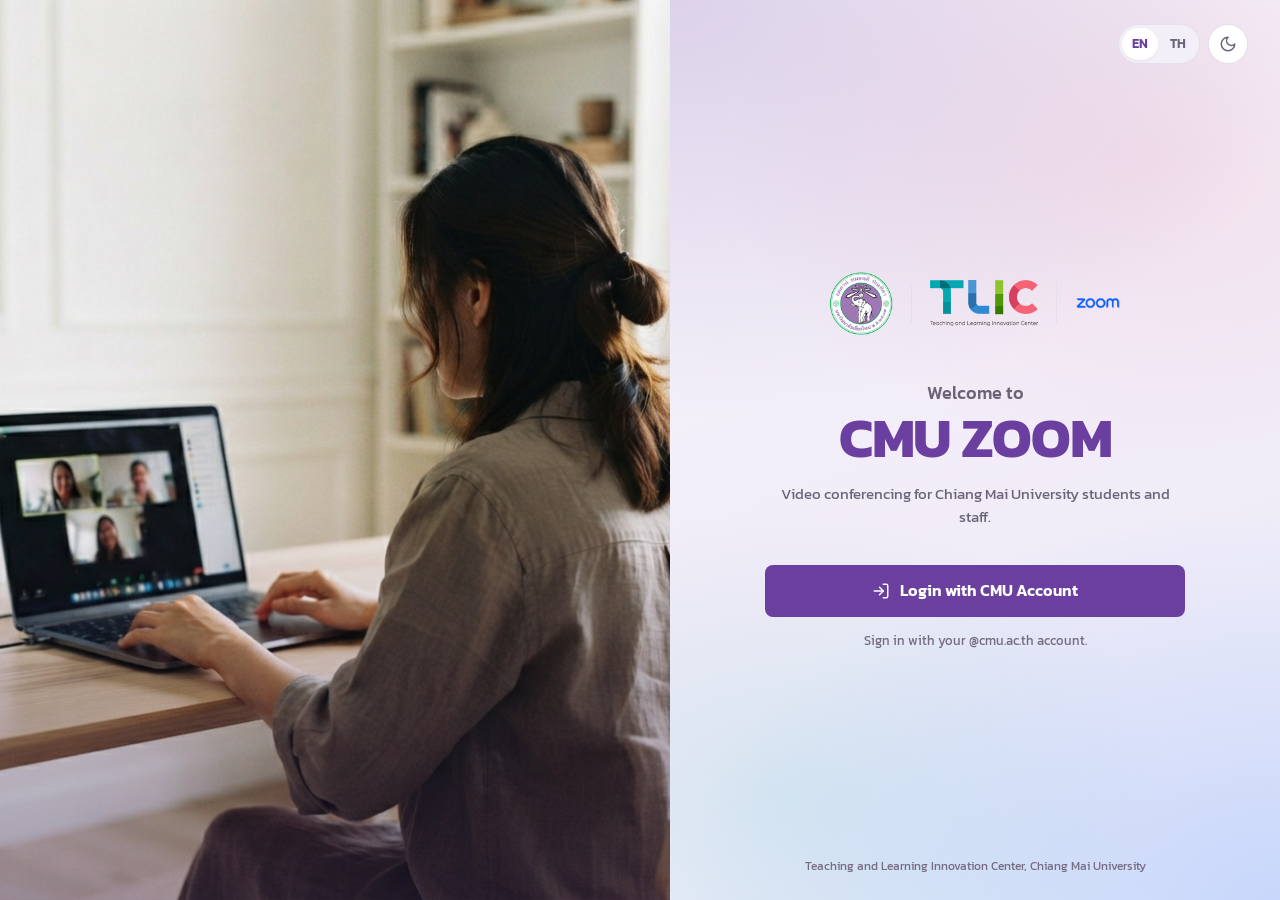
==== design/index.html @ 068e105b "feat(design): add CMU ZOOM V4 clickable design prototype Landing, user profile and manage-users page" ====
<!DOCTYPE html>
<html lang="en">
<head>
  <meta charset="utf-8">
  <meta name="viewport" content="width=device-width, initial-scale=1">
  <title>CMU ZOOM</title>
  <link rel="icon" type="image/png" href="../images/favicon.png">
  <link rel="preconnect" href="https://fonts.googleapis.com">
  <link rel="preconnect" href="https://fonts.gstatic.com" crossorigin>
  <link rel="stylesheet" href="https://fonts.googleapis.com/css2?family=Kanit:ital,wght@0,400;0,500;0,600;0,700;1,400&display=swap">
  <link rel="stylesheet" href="assets/css/styles.css">
  <script src="assets/js/i18n.js"></script>
  <script src="assets/js/app.js"></script>
</head>
<body>
  <main class="landing">
    <div class="landing-media">
      <picture>
        <source media="(max-width: 767px)" srcset="../images/bg-full.png">
        <source media="(max-width: 1199px) and (orientation: portrait)" srcset="../images/bg-crop-5-4.png">
        <img src="../images/bg-4-3.png" alt="" width="1200" height="896">
      </picture>
    </div>

    <section class="landing-panel">
      <div class="landing-toolbar">
        <div class="segmented" role="group" data-i18n-aria-label="menu.language">
          <button type="button" data-set-lang="en">EN</button>
          <button type="button" data-set-lang="th">TH</button>
        </div>
        <button type="button" class="icon-button" data-toggle-theme data-i18n-aria-label="menu.theme">
          <svg class="icon theme-icon-light" aria-hidden="true"><use href="#i-moon"></use></svg>
          <svg class="icon theme-icon-dark" aria-hidden="true"><use href="#i-sun"></use></svg>
        </button>
      </div>

      <div class="landing-content">
        <div class="logo-row">
          <img class="logo-cmu" src="../images/logo-cmu.png" alt="Chiang Mai University" width="100" height="100">
          <span class="logo-divider" aria-hidden="true"></span>
          <span class="logo-chip"><img class="logo-tlic" src="../images/logo-tlic.png" alt="Teaching and Learning Innovation Center" width="200" height="85"></span>
          <span class="logo-divider" aria-hidden="true"></span>
          <img class="logo-zoom" src="../images/logo-zoom.png" alt="Zoom" width="150" height="34">
        </div>

        <p class="landing-welcome" data-i18n="landing.welcome">Welcome to</p>
        <h1 class="landing-title">CMU ZOOM</h1>
        <p class="landing-subtitle" data-i18n="landing.subtitle">Video conferencing for Chiang Mai University students and staff.</p>

        <a class="btn btn-primary btn-lg btn-block" href="profile.html">
          <svg class="icon" aria-hidden="true"><use href="#i-log-in"></use></svg>
          <span data-i18n="landing.login">Login with CMU Account</span>
        </a>
        <p class="landing-note" data-i18n="landing.note">Sign in with your @cmu.ac.th account.</p>
      </div>

      <p class="landing-footer" data-i18n="landing.footer">Teaching and Learning Innovation Center, Chiang Mai University</p>
    </section>
  </main>
</body>
</html>
---- design/assets/css/styles.css ----
/* ==========================================================================
   CMU ZOOM V4 — design prototype styles
   ========================================================================== */

/* ---------- tokens ---------- */
:root {
  /* Kanit is loaded from Google Fonts in each page <head> (400/500/600/700 + italic 400). */
  --font-sans: "Kanit", "Segoe UI", "Leelawadee UI", Tahoma, system-ui, sans-serif;

  --bg: #f5f3f9;
  /* Page background: CMU purple glow top-left, Zoom blue glow bottom-right, plus faint TLIC pink/teal
     accents so the glass panels have colour to blur, over a soft lavender base. */
  --bg-gradient:
    radial-gradient(1100px 700px at 0% 0%, rgba(107, 63, 160, 0.20), transparent 60%),
    radial-gradient(1000px 650px at 100% 100%, rgba(11, 92, 255, 0.16), transparent 60%),
    radial-gradient(600px 420px at 78% 18%, rgba(232, 76, 110, 0.10), transparent 70%),
    radial-gradient(560px 400px at 18% 88%, rgba(0, 164, 170, 0.10), transparent 70%),
    linear-gradient(160deg, #f8f6fc 0%, #f1ecf8 55%, #ebeefa 100%);
  --surface: #ffffff;
  --surface-2: #f3eff8;
  --border: #e5dfed;
  --border-strong: #d2c8df;
  --navbar-bg: #ffffff;
  --navbar-border: var(--border);
  --navbar-hover: var(--surface-2);
  /* Frosted-glass panels */
  --glass-bg: rgba(255, 255, 255, 0.58);
  --glass-bg-strong: rgba(255, 255, 255, 0.78);
  --glass-inset: rgba(255, 255, 255, 0.45);
  --glass-border: rgba(255, 255, 255, 0.75);
  --glass-highlight: inset 0 1px 0 rgba(255, 255, 255, 0.8);
  --glass-blur: blur(20px) saturate(1.5);
  --text: #1f1a2b;
  --text-muted: #6b6478;
  --text-subtle: #736c82;

  --primary: #6b3fa0;
  --primary-hover: #5a3389;
  --primary-soft: #efe7f8;
  --on-primary: #ffffff;

  --zoom: #0b5cff;
  --zoom-hover: #084bd6;
  --zoom-text: #0b5cff;
  --zoom-soft: #e7efff;

  --danger: #cf2f48;
  --danger-soft: #fde8ec;
  --success: #17875b;
  --success-soft: #e3f5ec;
  --warning: #8a5800;
  --warning-soft: #fdf1d9;

  --logo-chip: transparent;
  --focus-ring: 0 0 0 3px color-mix(in srgb, var(--primary) 35%, transparent);

  --radius-sm: 8px;
  --radius: 12px;
  --radius-lg: 18px;
  --shadow-sm: 0 1px 2px rgba(31, 26, 43, 0.06);
  --shadow: 0 1px 2px rgba(31, 26, 43, 0.05), 0 8px 24px rgba(31, 26, 43, 0.06);
  --shadow-lg: 0 20px 48px rgba(31, 26, 43, 0.18);

  --navbar-height: 68px;
  --page-max: 1120px;
  --gutter: clamp(16px, 4vw, 32px);

  color-scheme: light;
}

:root[data-theme="dark"] {
  --bg: #13111a;
  --bg-gradient:
    radial-gradient(1100px 700px at 0% 0%, rgba(176, 138, 224, 0.24), transparent 60%),
    radial-gradient(1000px 650px at 100% 100%, rgba(46, 109, 255, 0.20), transparent 60%),
    radial-gradient(600px 420px at 78% 18%, rgba(232, 76, 110, 0.10), transparent 70%),
    radial-gradient(560px 400px at 18% 88%, rgba(0, 164, 170, 0.10), transparent 70%),
    linear-gradient(160deg, #17131f 0%, #13111a 55%, #0f1119 100%);
  --surface: #1c1926;
  --surface-2: #252131;
  --border: #322c40;
  --border-strong: #463d58;
  --navbar-bg: #332d45;
  --navbar-border: #463d58;
  --navbar-hover: #40395a;
  --glass-bg: rgba(36, 31, 50, 0.52);
  --glass-bg-strong: rgba(36, 31, 50, 0.78);
  --glass-inset: rgba(255, 255, 255, 0.04);
  --glass-border: rgba(255, 255, 255, 0.10);
  --glass-highlight: inset 0 1px 0 rgba(255, 255, 255, 0.06);
  --text: #ece8f4;
  --text-muted: #a8a0b8;
  --text-subtle: #857d95;

  --primary: #b08ae0;
  --primary-hover: #c3a4ea;
  --primary-soft: #2c2440;
  --on-primary: #1a1325;

  --zoom: #1f5eff;
  --zoom-hover: #3a73ff;
  --zoom-text: #8fb2ff;
  --zoom-soft: #1b2745;

  --danger: #f2748a;
  --danger-soft: #3a1f29;
  --success: #52cc98;
  --success-soft: #16302a;
  --warning: #e9b54f;
  --warning-soft: #33291a;

  --logo-chip: #ffffff;
  --shadow-sm: 0 1px 2px rgba(0, 0, 0, 0.4);
  --shadow: 0 1px 2px rgba(0, 0, 0, 0.3), 0 8px 24px rgba(0, 0, 0, 0.3);
  --shadow-lg: 0 20px 48px rgba(0, 0, 0, 0.55);

  color-scheme: dark;
}

/* ---------- base ---------- */
*,
*::before,
*::after {
  box-sizing: border-box;
}

html {
  -webkit-text-size-adjust: 100%;
}

body {
  margin: 0;
  min-height: 100vh;
  font-family: var(--font-sans);
  font-size: 15px;
  line-height: 1.55;
  color: var(--text);
  background-color: var(--bg);
  background-image: var(--bg-gradient);
  /* Keep the gradient anchored to the viewport so long pages don't stretch it. */
  background-attachment: fixed;
  -webkit-font-smoothing: antialiased;
}

img,
svg {
  display: block;
  max-width: 100%;
}

a {
  color: inherit;
}

button,
input,
select {
  font: inherit;
  color: inherit;
}

button {
  cursor: pointer;
}

:focus-visible {
  /* Transparent outline stays visible in forced-colors mode, where box-shadow is dropped. */
  outline: 2px solid transparent;
  box-shadow: var(--focus-ring);
}

[hidden] {
  display: none !important;
}

.visually-hidden {
  position: absolute;
  width: 1px;
  height: 1px;
  margin: -1px;
  overflow: hidden;
  clip: rect(0 0 0 0);
  white-space: nowrap;
}

.icon {
  width: 18px;
  height: 18px;
  flex: none;
  fill: none;
  stroke: currentColor;
  stroke-width: 2;
  stroke-linecap: round;
  stroke-linejoin: round;
}

.icon-sm {
  width: 15px;
  height: 15px;
}

/* ---------- buttons ---------- */
.btn {
  display: inline-flex;
  align-items: center;
  justify-content: center;
  gap: 10px;
  min-height: 44px;
  padding: 10px 20px;
  border: 1px solid transparent;
  border-radius: var(--radius-sm);
  font-weight: 600;
  font-size: 15px;
  line-height: 1.2;
  text-decoration: none;
  transition: background-color 0.15s ease, border-color 0.15s ease, color 0.15s ease, transform 0.1s ease;
}

.btn:active {
  transform: translateY(1px);
}

.btn-block {
  width: 100%;
}

.btn-lg {
  min-height: 52px;
  font-size: 16px;
}

.btn-primary {
  background: var(--primary);
  color: var(--on-primary);
}

.btn-primary:hover {
  background: var(--primary-hover);
}

.btn-zoom {
  background: var(--zoom);
  color: #ffffff;
}

.btn-zoom:hover {
  background: var(--zoom-hover);
}

.btn-outline-zoom {
  background: transparent;
  border-color: var(--zoom-text);
  color: var(--zoom-text);
}

.btn-outline-zoom:hover {
  background: var(--zoom-soft);
}

.btn-outline-danger {
  background: transparent;
  border-color: color-mix(in srgb, var(--danger) 55%, transparent);
  color: var(--danger);
}

.btn-outline-danger:hover {
  background: var(--danger-soft);
  border-color: var(--danger);
}

.btn-danger {
  background: var(--danger);
  color: #ffffff;
}

:root[data-theme="dark"] .btn-danger {
  color: #1a1016;
}

.btn-ghost {
  background: transparent;
  /* Stronger edge so it stays visible on glass panels. */
  border-color: var(--border-strong);
  color: var(--text);
}

.btn-ghost:hover {
  background: var(--surface-2);
}

.icon-button {
  display: inline-grid;
  place-items: center;
  width: 40px;
  height: 40px;
  padding: 0;
  border: 1px solid var(--border);
  border-radius: 50%;
  background: var(--surface);
  color: var(--text-muted);
}

.icon-button:hover {
  color: var(--text);
  background: var(--surface-2);
}

.theme-icon-dark,
:root[data-theme="dark"] .theme-icon-light {
  display: none;
}

:root[data-theme="dark"] .theme-icon-dark {
  display: block;
}

/* ---------- segmented control ---------- */
.segmented {
  display: inline-flex;
  padding: 3px;
  gap: 2px;
  border-radius: 999px;
  background: var(--surface-2);
  border: 1px solid var(--border);
}

.segmented button {
  display: inline-flex;
  align-items: center;
  justify-content: center;
  gap: 4px;
  min-width: 36px;
  min-height: 28px;
  padding: 2px 10px;
  border: 0;
  border-radius: 999px;
  background: transparent;
  color: var(--text-muted);
  font-size: 13px;
  font-weight: 600;
  white-space: nowrap;
}

.segmented button[aria-pressed="true"] {
  background: var(--surface);
  color: var(--primary);
  box-shadow: var(--shadow-sm);
}

/* ---------- logos ---------- */
.logo-chip {
  display: inline-flex;
  align-items: center;
  padding: 0;
  border-radius: var(--radius-sm);
  background: var(--logo-chip);
}

:root[data-theme="dark"] .logo-chip {
  padding: 4px 8px;
}

/* ---------- navbar ---------- */
.navbar {
  position: sticky;
  top: 0;
  z-index: 20;
  background: color-mix(in srgb, var(--navbar-bg) 94%, transparent);
  backdrop-filter: saturate(1.4) blur(10px);
  border-bottom: 1px solid var(--navbar-border);
}

.navbar-inner {
  display: flex;
  align-items: center;
  gap: 24px;
  max-width: 1280px;
  height: var(--navbar-height);
  margin: 0 auto;
  padding-inline: var(--gutter);
}

.brand {
  display: inline-flex;
  align-items: center;
  border-radius: var(--radius-sm);
}

.brand img {
  width: auto;
  height: 40px;
}

.nav-links {
  display: flex;
  align-items: center;
  gap: 4px;
  margin-left: auto;
}

.nav-link {
  display: inline-flex;
  align-items: center;
  gap: 8px;
  padding: 8px 14px;
  border: 0;
  border-radius: 999px;
  background: transparent;
  color: var(--text-muted);
  font-size: 14px;
  font-weight: 500;
  text-decoration: none;
  white-space: nowrap;
}

.nav-link:hover {
  background: var(--navbar-hover);
  color: var(--text);
}

.nav-link[aria-current="page"] {
  background: var(--primary-soft);
  color: var(--primary);
}

/* ---------- avatar & account menu ---------- */
.avatar {
  display: inline-grid;
  place-items: center;
  flex: none;
  border-radius: 50%;
  background: linear-gradient(135deg, #8a5cc4, #5a3389);
  color: #ffffff;
  font-weight: 600;
  letter-spacing: 0.02em;
  user-select: none;
}

.avatar-sm {
  width: 36px;
  height: 36px;
  font-size: 13px;
}

.avatar-md {
  width: 44px;
  height: 44px;
  font-size: 15px;
}

.avatar-xl {
  width: 112px;
  height: 112px;
  font-size: 38px;
  box-shadow: 0 0 0 6px var(--primary-soft);
}

.dropdown {
  position: relative;
}

.nav-links + .dropdown {
  margin-left: 4px;
}

.avatar-button {
  display: inline-flex;
  align-items: center;
  gap: 6px;
  padding: 3px 8px 3px 3px;
  border: 1px solid var(--navbar-border);
  border-radius: 999px;
  background: transparent;
  color: var(--text-muted);
}

.avatar-button:hover {
  background: var(--navbar-hover);
}

.avatar-button[aria-expanded="true"] .icon {
  transform: rotate(180deg);
}

.avatar-button .icon {
  transition: transform 0.15s ease;
}

.menu {
  position: absolute;
  top: calc(100% + 10px);
  right: 0;
  width: 300px;
  max-width: calc(100vw - 32px);
  padding: 6px;
  border: 1px solid var(--glass-border);
  border-radius: var(--radius);
  background: var(--glass-bg-strong);
  box-shadow: var(--shadow-lg), var(--glass-highlight);
  -webkit-backdrop-filter: var(--glass-blur);
  backdrop-filter: var(--glass-blur);
  animation: pop-in 0.14s ease-out;
}

.menu-header {
  display: flex;
  align-items: center;
  gap: 12px;
  padding: 10px 10px 12px;
}

.menu-header strong {
  display: block;
  font-size: 15px;
  line-height: 1.3;
}

.menu-header a {
  font-size: 13px;
  font-weight: 500;
  color: var(--zoom-text);
  text-decoration: none;
}

.menu-header a:hover {
  text-decoration: underline;
}

.menu-section {
  padding: 4px 0;
  border-top: 1px solid var(--border);
}

.menu-item,
.menu-row {
  display: flex;
  align-items: center;
  gap: 12px;
  width: 100%;
  min-height: 42px;
  padding: 6px 10px;
  border: 0;
  border-radius: var(--radius-sm);
  background: transparent;
  color: var(--text);
  font-size: 14px;
  text-align: left;
  text-decoration: none;
}

.menu-item:hover,
.menu-item[aria-current="page"] {
  background: var(--surface-2);
}

.menu-item .icon,
.menu-row > .icon {
  color: var(--text-muted);
}

.menu-row .segmented {
  margin-left: auto;
}

.menu-item-danger {
  color: var(--danger);
}

.menu-item-danger .icon {
  color: var(--danger) !important;
}

.menu-mobile-only {
  display: none;
}

:root[data-role="user"] [data-admin-only] {
  display: none !important;
}

@keyframes pop-in {
  from {
    opacity: 0;
    transform: translateY(-4px) scale(0.98);
  }
}

/* ---------- cards ---------- */
.card {
  border: 1px solid var(--glass-border);
  border-radius: var(--radius-lg);
  background: var(--glass-bg);
  box-shadow: var(--shadow), var(--glass-highlight);
  -webkit-backdrop-filter: var(--glass-blur);
  backdrop-filter: var(--glass-blur);
}

.card-title {
  margin: 0;
  font-size: 16px;
  font-weight: 600;
}

/* ---------- badges ---------- */
.badge {
  display: inline-flex;
  align-items: center;
  gap: 4px;
  padding: 2px 10px;
  border-radius: 999px;
  font-size: 12px;
  font-weight: 600;
  line-height: 1.6;
  white-space: nowrap;
}

.badge-basic {
  background: var(--surface-2);
  color: var(--text-muted);
}

.badge-pro {
  background: var(--primary-soft);
  color: var(--primary);
}

.badge-tempPro {
  background: var(--warning-soft);
  color: var(--warning);
}

.badge-largeMeeting {
  background: var(--zoom-soft);
  color: var(--zoom-text);
}

.badge-beta {
  padding: 0 7px;
  background: var(--primary-soft);
  color: var(--primary);
  font-size: 11px;
}

/* ---------- switch ---------- */
.switch {
  position: relative;
  display: inline-flex;
  flex: none;
  width: 40px;
  height: 22px;
}

.switch input {
  position: absolute;
  inset: 0;
  margin: 0;
  opacity: 0;
  cursor: pointer;
}

.switch-track {
  width: 100%;
  height: 100%;
  border-radius: 999px;
  background: var(--border-strong);
  transition: background-color 0.15s ease;
  pointer-events: none;
}

.switch-track::after {
  content: "";
  position: absolute;
  top: 3px;
  left: 3px;
  width: 16px;
  height: 16px;
  border-radius: 50%;
  background: #ffffff;
  box-shadow: var(--shadow-sm);
  transition: transform 0.15s ease;
}

.switch input:checked + .switch-track {
  background: var(--zoom);
}

.switch input:checked + .switch-track::after {
  transform: translateX(18px);
}

.switch input:focus-visible + .switch-track {
  box-shadow: var(--focus-ring);
}

.switch input:disabled {
  cursor: not-allowed;
}

.switch input:disabled + .switch-track {
  opacity: 0.45;
}

/* ---------- tooltip ---------- */
.tooltip {
  position: relative;
  display: inline-flex;
}

.tooltip-trigger {
  display: inline-grid;
  place-items: center;
  width: 26px;
  height: 26px;
  padding: 0;
  border: 0;
  border-radius: 50%;
  background: transparent;
  color: var(--text-subtle);
}

.tooltip-trigger:hover {
  color: var(--text);
}

.tooltip-content {
  position: absolute;
  right: -4px;
  bottom: calc(100% + 8px);
  z-index: 5;
  width: 240px;
  max-width: calc(100vw - 48px);
  padding: 10px 12px;
  border-radius: var(--radius-sm);
  background: var(--text);
  color: var(--bg);
  font-size: 13px;
  line-height: 1.45;
  text-align: left;
  box-shadow: var(--shadow-lg);
  opacity: 0;
  visibility: hidden;
  transition: opacity 0.15s ease;
}

.tooltip:hover .tooltip-content,
.tooltip:focus-within .tooltip-content {
  opacity: 1;
  visibility: visible;
}

/* ---------- form fields ---------- */
.field {
  display: flex;
  align-items: center;
  gap: 8px;
  min-height: 42px;
  padding: 0 12px;
  border: 1px solid var(--border);
  border-radius: var(--radius-sm);
  background: var(--glass-inset);
  color: var(--text-muted);
}

.field:focus-within {
  border-color: var(--primary);
  box-shadow: var(--focus-ring);
}

.field input,
.field select {
  flex: 1;
  min-width: 0;
  height: 40px;
  border: 0;
  background: transparent;
  color: var(--text);
  outline: none;
}

.field input::placeholder {
  color: var(--text-subtle);
}

.select {
  appearance: none;
  min-height: 36px;
  padding: 6px 34px 6px 12px;
  border: 1px solid var(--border);
  border-radius: var(--radius-sm);
  background-color: var(--surface);
  background-image: url("data:image/svg+xml,%3Csvg xmlns='http://www.w3.org/2000/svg' viewBox='0 0 24 24' fill='none' stroke='%238d869a' stroke-width='2' stroke-linecap='round' stroke-linejoin='round'%3E%3Cpath d='m6 9 6 6 6-6'/%3E%3C/svg%3E");
  background-repeat: no-repeat;
  background-position: right 10px center;
  background-size: 16px;
  color: var(--text);
  font-size: 14px;
  cursor: pointer;
}

.select:hover {
  border-color: var(--border-strong);
}

.select:focus-visible {
  border-color: var(--primary);
}

/* ---------- modal ---------- */
.modal {
  width: min(520px, calc(100vw - 32px));
  max-height: calc(100vh - 48px);
  padding: 0;
  border: 1px solid var(--glass-border);
  border-radius: var(--radius-lg);
  background: var(--glass-bg-strong);
  color: var(--text);
  box-shadow: var(--shadow-lg), var(--glass-highlight);
  -webkit-backdrop-filter: var(--glass-blur);
  backdrop-filter: var(--glass-blur);
}

.modal[open] {
  animation: pop-in 0.16s ease-out;
}

.modal::backdrop {
  background: rgba(19, 14, 28, 0.55);
  backdrop-filter: blur(2px);
}

.modal-panel {
  display: flex;
  flex-direction: column;
  max-height: calc(100vh - 50px);
}

.modal-header {
  display: flex;
  align-items: center;
  gap: 12px;
  padding: 20px 20px 12px 24px;
}

.modal-header h2 {
  margin: 0;
  font-size: 19px;
  font-weight: 600;
}

.modal-header .icon-button {
  margin-left: auto;
  border-color: transparent;
}

.modal-icon {
  display: grid;
  place-items: center;
  width: 40px;
  height: 40px;
  border-radius: 50%;
  background: var(--primary-soft);
  color: var(--primary);
}

.modal-icon-danger {
  background: var(--danger-soft);
  color: var(--danger);
}

.modal-body {
  padding: 0 24px 8px;
  overflow-y: auto;
  color: var(--text-muted);
}

.modal-body p {
  margin: 0 0 12px;
}

.modal-note {
  font-size: 13px;
}

.link-button {
  padding: 0;
  border: 0;
  background: none;
  color: var(--primary);
  font-weight: 500;
  text-decoration: underline;
  text-underline-offset: 2px;
}

.link-button:hover {
  color: var(--primary-hover);
}

.terms-list {
  display: grid;
  gap: 10px;
  margin: 0 0 12px;
  padding: 0;
  list-style: none;
  counter-reset: terms;
}

.terms-list li {
  position: relative;
  padding: 10px 12px 10px 44px;
  border-radius: var(--radius-sm);
  background: var(--surface-2);
  color: var(--text);
  counter-increment: terms;
}

.terms-list li::before {
  content: counter(terms);
  position: absolute;
  top: 10px;
  left: 12px;
  display: grid;
  place-items: center;
  width: 22px;
  height: 22px;
  border-radius: 50%;
  background: var(--primary);
  color: var(--on-primary);
  font-size: 12px;
  font-weight: 600;
}

/* "*" notes from the terms source: shown as a softer callout under the numbered conditions. */
.terms-notes {
  margin: 4px 0 12px;
  padding: 12px 14px;
  border: 1px solid color-mix(in srgb, var(--warning) 30%, transparent);
  border-radius: var(--radius-sm);
  background: color-mix(in srgb, var(--warning-soft) 70%, transparent);
  color: var(--text);
  font-size: 14px;
}

.terms-notes-title {
  margin: 0 0 6px !important;
  font-size: 12px;
  font-weight: 600;
  letter-spacing: 0.04em;
  text-transform: uppercase;
  color: var(--warning);
}

.terms-notes ul {
  display: grid;
  gap: 6px;
  margin: 0;
  padding-left: 18px;
}

.terms-notes a {
  color: var(--primary);
  font-weight: 600;
}

.modal-footer {
  display: flex;
  justify-content: flex-end;
  gap: 10px;
  padding: 12px 24px 22px;
}

/* ---------- toast ---------- */
.toast-region {
  position: fixed;
  right: 16px;
  bottom: 16px;
  z-index: 60;
  display: grid;
  gap: 8px;
  justify-items: end;
  max-width: calc(100vw - 32px);
}

.toast {
  max-width: 380px;
  padding: 12px 16px;
  border-left: 4px solid var(--primary);
  border-radius: var(--radius-sm);
  background: var(--text);
  color: var(--bg);
  font-size: 14px;
  box-shadow: var(--shadow-lg);
  animation: pop-in 0.18s ease-out;
}

.toast-success {
  border-left-color: var(--success);
}

.toast-error {
  border-left-color: var(--danger);
}

/* ---------- demo switcher ---------- */
/* Bottom-left dock: Demo view (role) switcher + page-specific demo pills side by side. */
.demo-dock {
  position: fixed;
  left: 16px;
  bottom: 16px;
  z-index: 50;
  display: flex;
  align-items: center;
  flex-wrap: wrap;
  gap: 10px;
  max-width: calc(100vw - 32px);
}

.demo-switcher {
  display: flex;
  align-items: center;
  gap: 10px;
  padding: 6px 6px 6px 14px;
  border: 1px dashed var(--border-strong);
  border-radius: 999px;
  background: var(--glass-bg-strong);
  box-shadow: var(--shadow-lg), var(--glass-highlight);
  -webkit-backdrop-filter: var(--glass-blur);
  backdrop-filter: var(--glass-blur);
}

.demo-label {
  font-size: 12px;
  font-weight: 600;
  letter-spacing: 0.04em;
  text-transform: uppercase;
  color: var(--text-subtle);
  white-space: nowrap;
}

/* ==========================================================================
   0. Landing
   ========================================================================== */
.landing {
  display: grid;
  grid-template-columns: minmax(0, 1.1fr) minmax(0, 1fr);
  min-height: 100vh;
}

.landing-media {
  position: relative;
  overflow: hidden;
  background: #e9e4dc;
}

.landing-media img {
  position: absolute;
  inset: 0;
  width: 100%;
  height: 100%;
  object-fit: cover;
  object-position: 55% 50%;
}

.landing-media::after {
  content: "";
  position: absolute;
  inset: 0;
  background: linear-gradient(180deg, transparent 55%, rgba(40, 20, 70, 0.35));
}

.landing-panel {
  position: relative;
  display: flex;
  flex-direction: column;
  padding: 24px var(--gutter);
  background-color: var(--bg);
  background-image: var(--bg-gradient);
}

.landing-toolbar {
  display: flex;
  justify-content: flex-end;
  gap: 8px;
}

.landing-content {
  display: flex;
  flex: 1;
  flex-direction: column;
  align-items: center;
  justify-content: center;
  width: 100%;
  max-width: 420px;
  margin: 0 auto;
  padding-block: 40px;
  text-align: center;
}

.logo-row {
  display: flex;
  align-items: center;
  justify-content: center;
  flex-wrap: wrap;
  gap: 18px;
}

.logo-row .logo-cmu {
  width: 64px;
  height: 64px;
}

.logo-row .logo-tlic {
  width: auto;
  height: 46px;
}

.logo-row .logo-zoom {
  width: auto;
  height: 26px;
}

.logo-divider {
  width: 1px;
  height: 40px;
  background: var(--border);
}

.landing-welcome {
  margin: 44px 0 0;
  font-size: 18px;
  font-weight: 500;
  color: var(--text-muted);
}

.landing-title {
  margin: 0;
  font-size: clamp(40px, 5vw, 56px);
  font-weight: 700;
  line-height: 1.1;
  letter-spacing: -0.02em;
  color: var(--primary);
}

.landing-subtitle {
  margin: 14px 0 36px;
  color: var(--text-muted);
}

.landing-note {
  margin: 14px 0 0;
  font-size: 13px;
  color: var(--text-subtle);
}

.landing-footer {
  margin: 0;
  font-size: 12px;
  color: var(--text-subtle);
  text-align: center;
}

/* ==========================================================================
   1. User Profile
   ========================================================================== */
.page {
  max-width: var(--page-max);
  margin: 0 auto;
  padding: 32px var(--gutter) 96px;
}

.page-wide {
  max-width: 1280px;
}

.profile-grid {
  display: grid;
  grid-template-columns: minmax(280px, 340px) minmax(0, 1fr);
  gap: 24px;
  align-items: stretch;
}

.profile-card {
  display: flex;
  flex-direction: column;
  align-items: center;
  padding: 36px 28px 28px;
  text-align: center;
}

.profile-name {
  margin: 24px 0 6px;
  font-size: 20px;
  font-weight: 600;
  line-height: 1.3;
}

.profile-email {
  margin: 0;
  font-size: 14px;
  color: var(--text-muted);
  word-break: break-all;
}

.profile-org {
  display: inline-flex;
  align-items: center;
  gap: 6px;
  margin: 18px 0 0;
  padding: 4px 12px;
  border-radius: 999px;
  background: var(--surface-2);
  font-size: 13px;
  color: var(--text-muted);
}

.license-box {
  width: 100%;
  margin-top: 32px;
  padding: 24px 16px;
  border-radius: var(--radius);
  background: linear-gradient(160deg, var(--primary-soft), var(--surface-2));
}

.license-caption {
  margin: 0;
  font-size: 13px;
  color: var(--text-muted);
}

.license-name {
  margin: 6px 0 12px;
  font-size: 30px;
  font-weight: 600;
  line-height: 1.2;
  color: var(--text);
}

.license-badges {
  display: flex;
  justify-content: center;
  flex-wrap: wrap;
  gap: 6px;
}

.license-expiry {
  margin: 8px 0 0;
  font-size: 13px;
  color: var(--warning);
}

/* Return / Request Pro button under the license box */
.profile-license-action {
  margin-top: 24px;
}

.request-hint {
  margin: 10px 0 0;
  font-size: 13px;
  color: var(--text-muted);
}


.recording-setting {
  display: flex;
  align-items: center;
  gap: 10px;
  width: 100%;
  margin-top: 28px;
  padding-top: 24px;
  border-top: 1px solid var(--border);
  text-align: left;
  font-size: 14px;
  color: var(--text-muted);
}

.recording-setting label {
  flex: 1;
  cursor: pointer;
}

.meeting-card {
  display: flex;
  flex-direction: column;
  /* Center the logos + actions vertically so they balance the taller profile card. */
  justify-content: center;
  padding: 36px 32px;
}

.meeting-logos {
  display: flex;
  align-items: center;
  justify-content: center;
  gap: 32px;
  padding: 0 0 36px;
  border-bottom: 1px solid var(--border);
}

.meeting-logos .logo-cmu {
  width: 96px;
  height: 96px;
}

.meeting-logos .logo-zoom {
  width: 200px;
  height: auto;
}

.meeting-actions {
  display: grid;
  gap: 18px;
  width: 100%;
  max-width: 440px;
  margin: 36px auto 0;
}

.meeting-actions .btn {
  justify-content: flex-start;
  min-height: 56px;
  padding-inline: 20px;
  font-size: 16px;
}

.meeting-actions .btn .icon:last-child {
  margin-left: auto;
  opacity: 0.7;
}

.btn-icon-circle {
  display: grid;
  place-items: center;
  width: 32px;
  height: 32px;
  border-radius: 50%;
  background: rgba(255, 255, 255, 0.18);
}

.btn-outline-zoom .btn-icon-circle {
  background: var(--zoom-soft);
}

.meeting-hint {
  margin: 28px 0 0;
  font-size: 13px;
  color: var(--text-subtle);
  text-align: center;
}

/* ==========================================================================
   2. Manage Users
   ========================================================================== */
.manage-grid {
  display: grid;
  grid-template-columns: minmax(240px, 280px) minmax(0, 1fr);
  gap: 24px;
  align-items: start;
}

.quota-card {
  position: sticky;
  top: calc(var(--navbar-height) + 24px);
  padding: 22px;
}

.quota-list {
  display: grid;
  gap: 20px;
  margin-top: 18px;
}

.quota-group {
  display: grid;
  gap: 16px;
}

.quota-group + .quota-group {
  padding-top: 18px;
  border-top: 1px solid var(--border);
}

.quota-group-label {
  margin: 0 0 -6px;
  font-size: 12px;
  font-weight: 600;
  letter-spacing: 0.04em;
  text-transform: uppercase;
  color: var(--text-subtle);
}

.quota-item-head {
  display: flex;
  align-items: baseline;
  justify-content: space-between;
  gap: 8px;
  margin-bottom: 8px;
}

.quota-item-head .badge {
  font-size: 12px;
}

.quota-left {
  font-size: 12px;
  color: var(--text-subtle);
}

.progress {
  height: 10px;
  overflow: hidden;
  border-radius: 999px;
  background: var(--surface-2);
  border: 1px solid var(--border);
}

.progress-bar {
  height: 100%;
  border-radius: inherit;
  background: repeating-linear-gradient(-45deg, var(--primary), var(--primary) 6px, color-mix(in srgb, var(--primary) 82%, #ffffff) 6px, color-mix(in srgb, var(--primary) 82%, #ffffff) 12px);
  transition: width 0.3s ease;
}

.progress-bar[data-license="tempPro"] {
  background: var(--warning);
}

.progress-bar[data-license="largeMeeting"] {
  background: var(--zoom);
}

.progress-bar.is-full {
  background: var(--danger);
}

.quota-numbers {
  margin: 6px 0 0;
  font-size: 13px;
  font-variant-numeric: tabular-nums;
  color: var(--text-muted);
}

.users-card {
  display: flex;
  flex-direction: column;
  min-width: 0;
  overflow: hidden;
}

.users-header {
  display: flex;
  align-items: center;
  flex-wrap: wrap;
  gap: 12px 16px;
  padding: 18px 22px;
  border-bottom: 1px solid var(--border);
}

.org-heading {
  display: flex;
  flex-direction: column;
  min-width: 0;
  margin-right: auto;
}

.org-heading h1 {
  margin: 0;
  font-size: 20px;
  font-weight: 600;
  line-height: 1.3;
}

.org-heading .org-count {
  font-size: 13px;
  color: var(--text-muted);
}

.org-select {
  min-height: 42px;
  max-width: 100%;
  font-size: 16px;
  font-weight: 600;
}

.users-header .field {
  width: min(280px, 100%);
}

.table-scroll {
  max-height: calc(100vh - var(--navbar-height) - 190px);
  min-height: 320px;
  overflow: auto;
}

.users-table {
  width: 100%;
  min-width: 560px;
  border-collapse: separate;
  border-spacing: 0;
}

.users-table th {
  position: sticky;
  top: 0;
  z-index: 1;
  padding: 10px 22px;
  border-bottom: 1px solid var(--border);
  /* Frosted sticky header so rows scrolling underneath stay blurred. */
  background: color-mix(in srgb, var(--surface-2) 72%, transparent);
  -webkit-backdrop-filter: var(--glass-blur);
  backdrop-filter: var(--glass-blur);
  font-size: 12px;
  font-weight: 600;
  letter-spacing: 0.04em;
  text-align: left;
  text-transform: uppercase;
  color: var(--text-muted);
}

.users-table td {
  padding: 10px 22px;
  border-bottom: 1px solid var(--border);
  vertical-align: middle;
}

.users-table tbody tr:hover td {
  background: color-mix(in srgb, var(--surface-2) 55%, transparent);
}

.users-table tbody tr:last-child td {
  border-bottom: 0;
}

.col-last-use {
  width: 22%;
}

.col-license {
  width: 220px;
}

.user-cell {
  display: flex;
  align-items: center;
  gap: 12px;
  min-width: 0;
}

.user-cell .avatar {
  background: var(--primary-soft);
  color: var(--primary);
}

.user-name {
  display: block;
  font-weight: 600;
  line-height: 1.35;
}

.user-email {
  display: block;
  font-size: 13px;
  color: var(--text-muted);
}

.last-use {
  font-size: 14px;
  font-variant-numeric: tabular-nums;
  color: var(--text-muted);
  white-space: nowrap;
}

.last-use.is-never {
  color: var(--text-subtle);
  font-style: italic;
}

.license-cell {
  display: flex;
  flex-direction: column;
  align-items: flex-start;
  gap: 6px;
}

/* Clickable license bubble; colours come from the matching .badge-* class. */
.license-bubble {
  display: inline-flex;
  align-items: center;
  gap: 4px;
  min-height: 32px;
  padding: 4px 8px 4px 14px;
  border: 1px solid color-mix(in srgb, currentColor 30%, transparent);
  border-radius: 999px;
  font-size: 14px;
  font-weight: 600;
  line-height: 1.3;
  white-space: nowrap;
  transition: box-shadow 0.15s ease, border-color 0.15s ease;
}

.license-bubble:hover {
  border-color: currentColor;
  box-shadow: 0 0 0 3px color-mix(in srgb, currentColor 16%, transparent);
}

.license-bubble .icon {
  opacity: 0.7;
}

/* ---------- license modal ---------- */
.modal-wide {
  width: min(640px, calc(100vw - 32px));
}

.modal-title-group {
  min-width: 0;
}

.modal-title-group h2 {
  line-height: 1.3;
}

.modal-subtitle {
  margin: 0;
  font-size: 13px;
  color: var(--text-muted);
  word-break: break-all;
}

.modal-section {
  padding: 16px 0 4px;
  border-top: 1px solid var(--border);
}

.modal-section:first-child {
  padding-top: 4px;
  border-top: 0;
}

.modal-section + .modal-section {
  margin-top: 12px;
}

.modal-section-head {
  display: flex;
  align-items: center;
  justify-content: space-between;
  flex-wrap: wrap;
  gap: 6px 12px;
  margin-bottom: 10px;
}

.modal-section-title {
  margin: 0;
  font-size: 15px;
  font-weight: 600;
  color: var(--text);
}

.modal-section-meta {
  font-size: 13px;
  color: var(--text-muted);
}

.current-license,
.current-license-badges {
  display: inline-flex;
  align-items: center;
  flex-wrap: wrap;
  gap: 6px;
}

.license-actions {
  display: grid;
  gap: 8px;
}

.license-action {
  display: flex;
  align-items: center;
  justify-content: space-between;
  flex-wrap: wrap;
  gap: 8px 12px;
  padding: 10px 12px;
  border: 1px solid var(--border);
  border-radius: var(--radius-sm);
  background: var(--glass-inset);
}

.license-action.is-current {
  border-color: color-mix(in srgb, var(--primary) 40%, var(--border));
  background: color-mix(in srgb, var(--primary-soft) 60%, transparent);
}

.license-action-info {
  display: flex;
  align-items: center;
  flex-wrap: wrap;
  gap: 6px 10px;
  min-width: 0;
}

.license-action-meta {
  font-size: 13px;
  color: var(--text-muted);
}

/* Read-only marker for CMU licenses when the viewer is not Global Admin. */
.license-lock {
  display: inline-flex;
  align-items: center;
  gap: 6px;
  padding: 4px 10px;
  border-radius: 999px;
  background: var(--surface-2);
  font-size: 12px;
  font-weight: 500;
  color: var(--text-muted);
}

.btn-sm {
  min-height: 36px;
  padding: 6px 14px;
  font-size: 14px;
}

.btn:disabled {
  cursor: not-allowed;
  opacity: 0.5;
  transform: none;
}

.usage-log {
  max-height: 280px;
  overflow: auto;
  border: 1px solid var(--border);
  border-radius: var(--radius-sm);
}

.usage-table {
  width: 100%;
  border-collapse: collapse;
  font-size: 14px;
  color: var(--text);
}

.usage-table th {
  position: sticky;
  top: 0;
  padding: 8px 12px;
  background: var(--surface-2);
  font-size: 12px;
  font-weight: 600;
  letter-spacing: 0.04em;
  text-align: left;
  text-transform: uppercase;
  color: var(--text-muted);
}

.usage-table td {
  padding: 8px 12px;
  border-top: 1px solid var(--border);
  font-variant-numeric: tabular-nums;
  white-space: nowrap;
}

.usage-table .num {
  text-align: right;
}

.usage-empty {
  margin: 0;
  padding: 24px 12px;
  text-align: center;
  color: var(--text-muted);
}

.empty-state {
  padding: 48px 24px;
  text-align: center;
  color: var(--text-muted);
}

.empty-state .icon {
  width: 32px;
  height: 32px;
  margin: 0 auto 10px;
  color: var(--text-subtle);
}

.no-permission {
  max-width: 480px;
  margin: 48px auto;
  padding: 40px 32px;
  text-align: center;
}

.no-permission .modal-icon {
  width: 56px;
  height: 56px;
  margin: 0 auto 16px;
}

.no-permission h1 {
  margin: 0 0 8px;
  font-size: 20px;
}

.no-permission p {
  margin: 0 0 24px;
  color: var(--text-muted);
}

/* ==========================================================================
   Responsive
   ========================================================================== */
@media (max-width: 1023px) {
  .landing {
    grid-template-columns: minmax(0, 1fr) minmax(0, 1fr);
  }

  .manage-grid {
    grid-template-columns: minmax(0, 1fr);
  }

  .quota-card {
    position: static;
  }

  .quota-list {
    grid-template-columns: repeat(auto-fit, minmax(200px, 1fr));
  }
}

@media (max-width: 860px) {
  .nav-links {
    display: none;
  }

  .navbar-inner .dropdown {
    margin-left: auto;
  }

  .menu-mobile-only {
    display: block;
  }

  .profile-grid {
    grid-template-columns: minmax(0, 1fr);
  }
}

@media (max-width: 767px) {
  body {
    font-size: 14px;
  }

  .landing {
    grid-template-columns: minmax(0, 1fr);
    grid-template-rows: auto 1fr;
  }

  .landing-media {
    aspect-ratio: 16 / 9;
    max-height: 42vh;
    max-width: 100%;
  }

  .landing-panel {
    margin-top: -24px;
    border-radius: var(--radius-lg) var(--radius-lg) 0 0;
  }

  .landing-content {
    padding-block: 16px 32px;
  }

  .landing-welcome {
    margin-top: 32px;
  }

  .page {
    padding-top: 20px;
  }

  .brand img {
    height: 34px;
  }

  .meeting-card {
    padding: 20px;
  }

  .meeting-logos {
    gap: 20px;
    padding: 8px 0 24px;
  }

  .meeting-logos .logo-cmu {
    width: 72px;
    height: 72px;
  }

  .meeting-logos .logo-zoom {
    width: 140px;
  }

  .meeting-actions {
    margin-top: 24px;
  }

  .users-header {
    padding: 16px;
  }

  .users-header .field {
    width: 100%;
  }

  /* Stack each user row: name on top, last use + license underneath. */
  .table-scroll {
    max-height: none;
    min-height: 0;
    overflow: visible;
  }

  .users-table {
    min-width: 0;
  }

  .users-table thead {
    position: absolute;
    width: 1px;
    height: 1px;
    overflow: hidden;
    clip: rect(0 0 0 0);
  }

  .users-table tbody tr {
    display: grid;
    grid-template-columns: minmax(0, 1fr) minmax(0, 190px);
    align-items: center;
    gap: 10px 12px;
    padding: 14px 16px;
    border-bottom: 1px solid var(--border);
  }

  .users-table tbody tr:last-child {
    border-bottom: 0;
  }

  .users-table td {
    display: block;
    padding: 0;
    border-bottom: 0;
  }

  .users-table tbody tr:hover td {
    background: transparent;
  }

  .users-table td:first-child {
    grid-column: 1 / -1;
  }

  .usage-table th,
  .usage-table td {
    padding-inline: 8px;
  }

  .usage-table th {
    font-size: 11px;
    letter-spacing: 0.02em;
  }

  .usage-table td {
    font-size: 13px;
  }

  /* Let the date column wrap so all three columns fit on phones. */
  .usage-table td:first-child {
    white-space: normal;
  }

  .users-table td[data-label]::before {
    content: attr(data-label);
    display: block;
    font-size: 11px;
    font-weight: 600;
    letter-spacing: 0.04em;
    text-transform: uppercase;
    color: var(--text-subtle);
  }

  /* Phones: stretch the dock across the bottom and stack its pills. */
  .demo-dock {
    right: 16px;
    flex-direction: column;
    align-items: stretch;
    gap: 8px;
  }

  .demo-switcher {
    justify-content: space-between;
    padding-left: 12px;
  }

  .demo-switcher .segmented button {
    padding-inline: 8px;
    font-size: 12px;
  }

  .toast-region {
    bottom: 72px;
  }

  /* Extra room when the dock holds two stacked pills. */
  body:has(.demo-dock > :nth-child(2)) .toast-region {
    bottom: 124px;
  }

  body:has(.demo-dock > :nth-child(2)) .page {
    padding-bottom: 140px;
  }
}

/* Compact logo row where the landing panel is narrow: tablet split view and small phones. */
@media (min-width: 768px) and (max-width: 1023px), (max-width: 420px) {
  .logo-row {
    flex-wrap: nowrap;
    gap: 12px;
  }

  .logo-row .logo-cmu {
    width: 52px;
    height: 52px;
  }

  .logo-row .logo-tlic {
    height: 38px;
  }

  .logo-row .logo-zoom {
    height: 22px;
  }
}

@media (max-width: 420px) {
  /* Only the 3-button role switcher needs to drop its label to fit. */
  .demo-role-switcher .demo-label {
    display: none;
  }

  .demo-role-switcher {
    justify-content: center;
  }
}

@media (prefers-reduced-motion: reduce) {
  *,
  *::before,
  *::after {
    animation: none !important;
    transition: none !important;
  }
}

/* Browsers without backdrop-filter get solid panels so text stays readable.
   Kept last so it overrides the glass backgrounds above. */
@supports not ((backdrop-filter: blur(1px)) or (-webkit-backdrop-filter: blur(1px))) {
  .card,
  .menu,
  .modal,
  .demo-switcher {
    background: var(--surface);
  }

  .users-table th {
    background: var(--surface-2);
  }
}
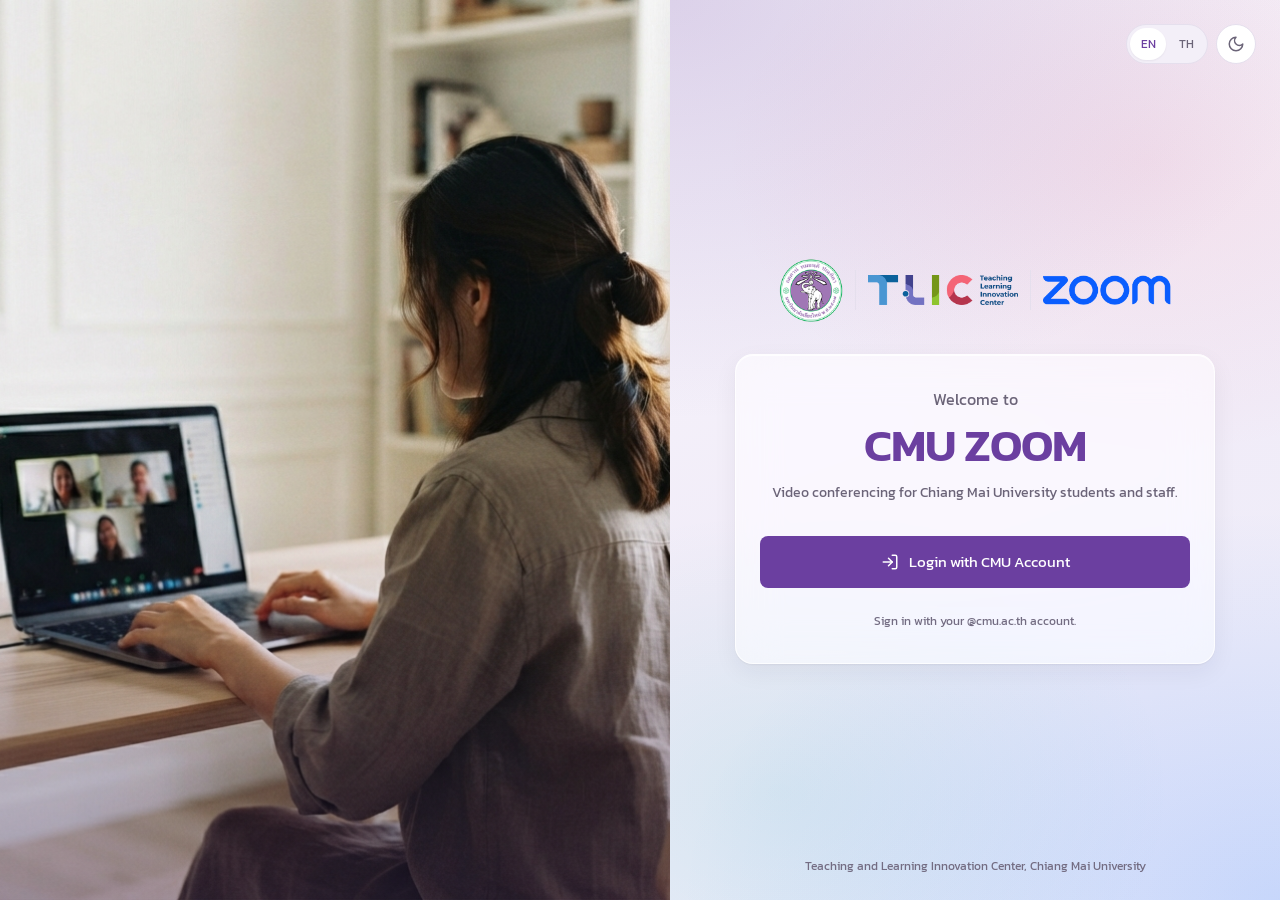
==== commit 60b0b874: "feat(design): rework login page, license rules and admin console Login: logos sit above a frosted-gl" ====
--- a/design/index.html
+++ b/design/index.html
@@ -34,24 +34,28 @@
         </button>
       </div>
 
+      <div class="landing-main">
+      <div class="logo-row">
+        <img class="logo-cmu" src="../images/logo-cmu.png" alt="Chiang Mai University" width="100" height="100">
+        <span class="logo-divider" aria-hidden="true"></span>
+        <img class="logo-tlic" src="../images/logo-tlic.png" alt="Teaching and Learning Innovation Center" width="200" height="40">
+        <span class="logo-divider" aria-hidden="true"></span>
+        <img class="logo-zoom" src="../images/logo-zoom.png" alt="Zoom" width="150" height="35">
+      </div>
+
       <div class="landing-content">
-        <div class="logo-row">
-          <img class="logo-cmu" src="../images/logo-cmu.png" alt="Chiang Mai University" width="100" height="100">
-          <span class="logo-divider" aria-hidden="true"></span>
-          <span class="logo-chip"><img class="logo-tlic" src="../images/logo-tlic.png" alt="Teaching and Learning Innovation Center" width="200" height="85"></span>
-          <span class="logo-divider" aria-hidden="true"></span>
-          <img class="logo-zoom" src="../images/logo-zoom.png" alt="Zoom" width="150" height="34">
-        </div>
-
         <p class="landing-welcome" data-i18n="landing.welcome">Welcome to</p>
         <h1 class="landing-title">CMU ZOOM</h1>
         <p class="landing-subtitle" data-i18n="landing.subtitle">Video conferencing for Chiang Mai University students and staff.</p>
 
-        <a class="btn btn-primary btn-lg btn-block" href="profile.html">
-          <svg class="icon" aria-hidden="true"><use href="#i-log-in"></use></svg>
-          <span data-i18n="landing.login">Login with CMU Account</span>
-        </a>
-        <p class="landing-note" data-i18n="landing.note">Sign in with your @cmu.ac.th account.</p>
+        <div class="landing-actions">
+          <a class="btn btn-primary btn-lg btn-block" href="profile.html" data-login>
+            <svg class="icon" aria-hidden="true"><use href="#i-log-in"></use></svg>
+            <span data-i18n="landing.login">Login with CMU Account</span>
+          </a>
+          <p class="landing-note" data-i18n="landing.note">Sign in with your @cmu.ac.th account.</p>
+        </div>
+      </div>
       </div>
 
       <p class="landing-footer" data-i18n="landing.footer">Teaching and Learning Innovation Center, Chiang Mai University</p>
--- a/design/assets/css/styles.css
+++ b/design/assets/css/styles.css
@@ -6,6 +6,25 @@
 :root {
   /* Kanit is loaded from Google Fonts in each page <head> (400/500/600/700 + italic 400). */
   --font-sans: "Kanit", "Segoe UI", "Leelawadee UI", Tahoma, system-ui, sans-serif;
+
+  /* Type scale (14px base). Kanit runs heavy, so: 600 display, 500 titles, 400 controls/labels/body. */
+  --fs-2xs: 12px;
+  --fs-xs: 12px;
+  --fs-sm: 13px;
+  --fs-base: 14px;
+  --fs-md: 15px;
+  --fs-lg: 16px;
+  --fs-xl: 18px;
+  --fs-2xl: 20px;
+  --fs-3xl: 26px;
+  --fs-display: clamp(34px, 4.5vw, 46px);
+  --fw-regular: 400;
+  --fw-medium: 500;
+  --fw-semibold: 600;
+  --fw-bold: 700;
+  --lh-tight: 1.2;
+  --lh-heading: 1.35;
+  --lh-body: 1.55;
 
   --bg: #f5f3f9;
   /* Page background: CMU purple glow top-left, Zoom blue glow bottom-right, plus faint TLIC pink/teal
@@ -51,7 +70,6 @@
   --warning: #8a5800;
   --warning-soft: #fdf1d9;
 
-  --logo-chip: transparent;
   --focus-ring: 0 0 0 3px color-mix(in srgb, var(--primary) 35%, transparent);
 
   --radius-sm: 8px;
@@ -64,6 +82,16 @@
   --navbar-height: 68px;
   --page-max: 1120px;
   --gutter: clamp(16px, 4vw, 32px);
+
+  /* Spacing scale for page/section rhythm. */
+  --space-2xs: 4px;
+  --space-xs: 8px;
+  --space-sm: 12px;
+  --space-md: 16px;
+  --space-lg: 20px;
+  --space-xl: 24px;
+  --space-2xl: 32px;
+  --space-3xl: 48px;
 
   color-scheme: light;
 }
@@ -80,9 +108,9 @@
   --surface-2: #252131;
   --border: #322c40;
   --border-strong: #463d58;
-  --navbar-bg: #332d45;
-  --navbar-border: #463d58;
-  --navbar-hover: #40395a;
+  --navbar-bg: #3c3651;
+  --navbar-border: #4e4562;
+  --navbar-hover: #48415f;
   --glass-bg: rgba(36, 31, 50, 0.52);
   --glass-bg-strong: rgba(36, 31, 50, 0.78);
   --glass-inset: rgba(255, 255, 255, 0.04);
@@ -109,7 +137,6 @@
   --warning: #e9b54f;
   --warning-soft: #33291a;
 
-  --logo-chip: #ffffff;
   --shadow-sm: 0 1px 2px rgba(0, 0, 0, 0.4);
   --shadow: 0 1px 2px rgba(0, 0, 0, 0.3), 0 8px 24px rgba(0, 0, 0, 0.3);
   --shadow-lg: 0 20px 48px rgba(0, 0, 0, 0.55);
@@ -132,8 +159,9 @@
   margin: 0;
   min-height: 100vh;
   font-family: var(--font-sans);
-  font-size: 15px;
-  line-height: 1.55;
+  font-size: var(--fs-base);
+  font-weight: var(--fw-regular);
+  line-height: var(--lh-body);
   color: var(--text);
   background-color: var(--bg);
   background-image: var(--bg-gradient);
@@ -209,9 +237,10 @@
   padding: 10px 20px;
   border: 1px solid transparent;
   border-radius: var(--radius-sm);
-  font-weight: 600;
-  font-size: 15px;
-  line-height: 1.2;
+  font-weight: var(--fw-regular);
+  font-size: var(--fs-base);
+  line-height: var(--lh-tight);
+  text-align: center;
   text-decoration: none;
   transition: background-color 0.15s ease, border-color 0.15s ease, color 0.15s ease, transform 0.1s ease;
 }
@@ -226,7 +255,7 @@
 
 .btn-lg {
   min-height: 52px;
-  font-size: 16px;
+  font-size: var(--fs-md);
 }
 
 .btn-primary {
@@ -266,6 +295,16 @@
 .btn-outline-danger:hover {
   background: var(--danger-soft);
   border-color: var(--danger);
+}
+
+.btn-outline-primary {
+  background: transparent;
+  border-color: var(--primary);
+  color: var(--primary);
+}
+
+.btn-outline-primary:hover {
+  background: var(--primary-soft);
 }
 
 .btn-danger {
@@ -336,8 +375,8 @@
   border-radius: 999px;
   background: transparent;
   color: var(--text-muted);
-  font-size: 13px;
-  font-weight: 600;
+  font-size: var(--fs-xs);
+  font-weight: var(--fw-regular);
   white-space: nowrap;
 }
 
@@ -345,19 +384,6 @@
   background: var(--surface);
   color: var(--primary);
   box-shadow: var(--shadow-sm);
-}
-
-/* ---------- logos ---------- */
-.logo-chip {
-  display: inline-flex;
-  align-items: center;
-  padding: 0;
-  border-radius: var(--radius-sm);
-  background: var(--logo-chip);
-}
-
-:root[data-theme="dark"] .logo-chip {
-  padding: 4px 8px;
 }
 
 /* ---------- navbar ---------- */
@@ -365,9 +391,26 @@
   position: sticky;
   top: 0;
   z-index: 20;
+  border-bottom: 1px solid var(--navbar-border);
+}
+
+/* The navbar glass lives on a pseudo-element: a backdrop-filter on .navbar itself would make it a
+   backdrop root, so the account menu's own blur could only sample the navbar, not the page. */
+.navbar::before {
+  content: "";
+  position: absolute;
+  inset: 0;
+  z-index: -1;
   background: color-mix(in srgb, var(--navbar-bg) 94%, transparent);
+  -webkit-backdrop-filter: saturate(1.4) blur(10px);
   backdrop-filter: saturate(1.4) blur(10px);
-  border-bottom: 1px solid var(--navbar-border);
+}
+
+/* Dark theme: a lighter, more see-through bar with a stronger blur so the page shows softly through it. */
+:root[data-theme="dark"] .navbar::before {
+  background: color-mix(in srgb, var(--navbar-bg) 72%, transparent);
+  -webkit-backdrop-filter: saturate(1.6) blur(24px);
+  backdrop-filter: saturate(1.6) blur(24px);
 }
 
 .navbar-inner {
@@ -407,8 +450,8 @@
   border-radius: 999px;
   background: transparent;
   color: var(--text-muted);
-  font-size: 14px;
-  font-weight: 500;
+  font-size: var(--fs-sm);
+  font-weight: var(--fw-regular);
   text-decoration: none;
   white-space: nowrap;
 }
@@ -431,7 +474,8 @@
   border-radius: 50%;
   background: linear-gradient(135deg, #8a5cc4, #5a3389);
   color: #ffffff;
-  font-weight: 600;
+  font-weight: var(--fw-regular);
+  line-height: 1;
   letter-spacing: 0.02em;
   user-select: none;
 }
@@ -439,19 +483,19 @@
 .avatar-sm {
   width: 36px;
   height: 36px;
-  font-size: 13px;
+  font-size: 12px;
 }
 
 .avatar-md {
   width: 44px;
   height: 44px;
-  font-size: 15px;
+  font-size: 14px;
 }
 
 .avatar-xl {
   width: 112px;
   height: 112px;
-  font-size: 38px;
+  font-size: 34px;
   box-shadow: 0 0 0 6px var(--primary-soft);
 }
 
@@ -476,6 +520,15 @@
 
 .avatar-button:hover {
   background: var(--navbar-hover);
+}
+
+.avatar-name {
+  max-width: 160px;
+  overflow: hidden;
+  font-size: var(--fs-sm);
+  color: var(--text);
+  text-overflow: ellipsis;
+  white-space: nowrap;
 }
 
 .avatar-button[aria-expanded="true"] .icon {
@@ -511,13 +564,14 @@
 
 .menu-header strong {
   display: block;
-  font-size: 15px;
-  line-height: 1.3;
+  font-size: var(--fs-base);
+  font-weight: var(--fw-medium);
+  line-height: var(--lh-heading);
 }
 
 .menu-header a {
-  font-size: 13px;
-  font-weight: 500;
+  font-size: var(--fs-xs);
+  font-weight: var(--fw-regular);
   color: var(--zoom-text);
   text-decoration: none;
 }
@@ -543,7 +597,7 @@
   border-radius: var(--radius-sm);
   background: transparent;
   color: var(--text);
-  font-size: 14px;
+  font-size: var(--fs-sm);
   text-align: left;
   text-decoration: none;
 }
@@ -575,6 +629,10 @@
 }
 
 :root[data-role="user"] [data-admin-only] {
+  display: none !important;
+}
+
+:root:not([data-role="global"]) [data-global-only] {
   display: none !important;
 }
 
@@ -597,8 +655,9 @@
 
 .card-title {
   margin: 0;
-  font-size: 16px;
-  font-weight: 600;
+  font-size: var(--fs-md);
+  font-weight: var(--fw-medium);
+  line-height: var(--lh-heading);
 }
 
 /* ---------- badges ---------- */
@@ -608,8 +667,8 @@
   gap: 4px;
   padding: 2px 10px;
   border-radius: 999px;
-  font-size: 12px;
-  font-weight: 600;
+  font-size: var(--fs-2xs);
+  font-weight: var(--fw-regular);
   line-height: 1.6;
   white-space: nowrap;
 }
@@ -619,7 +678,8 @@
   color: var(--text-muted);
 }
 
-.badge-pro {
+.badge-pro,
+.badge-reservedPro {
   background: var(--primary-soft);
   color: var(--primary);
 }
@@ -638,7 +698,7 @@
   padding: 0 7px;
   background: var(--primary-soft);
   color: var(--primary);
-  font-size: 11px;
+  font-size: var(--fs-2xs);
 }
 
 /* ---------- switch ---------- */
@@ -733,7 +793,7 @@
   border-radius: var(--radius-sm);
   background: var(--text);
   color: var(--bg);
-  font-size: 13px;
+  font-size: var(--fs-xs);
   line-height: 1.45;
   text-align: left;
   box-shadow: var(--shadow-lg);
@@ -793,7 +853,7 @@
   background-position: right 10px center;
   background-size: 16px;
   color: var(--text);
-  font-size: 14px;
+  font-size: var(--fs-sm);
   cursor: pointer;
 }
 
@@ -838,13 +898,14 @@
   display: flex;
   align-items: center;
   gap: 12px;
-  padding: 20px 20px 12px 24px;
+  padding: var(--space-md) var(--space-md) var(--space-xs) var(--space-lg);
 }
 
 .modal-header h2 {
   margin: 0;
-  font-size: 19px;
-  font-weight: 600;
+  font-size: var(--fs-xl);
+  font-weight: var(--fw-medium);
+  line-height: var(--lh-heading);
 }
 
 .modal-header .icon-button {
@@ -873,12 +934,17 @@
   color: var(--text-muted);
 }
 
+/* Modals closed only by the header "x" have no footer: give the body the footer's bottom spacing. */
+.modal-body:last-child {
+  padding-bottom: 22px;
+}
+
 .modal-body p {
   margin: 0 0 12px;
 }
 
 .modal-note {
-  font-size: 13px;
+  font-size: var(--fs-xs);
 }
 
 .link-button {
@@ -886,7 +952,7 @@
   border: 0;
   background: none;
   color: var(--primary);
-  font-weight: 500;
+  font-weight: var(--fw-regular);
   text-decoration: underline;
   text-underline-offset: 2px;
 }
@@ -925,8 +991,9 @@
   border-radius: 50%;
   background: var(--primary);
   color: var(--on-primary);
-  font-size: 12px;
-  font-weight: 600;
+  font-size: var(--fs-2xs);
+  font-weight: var(--fw-regular);
+  line-height: 1;
 }
 
 /* "*" notes from the terms source: shown as a softer callout under the numbered conditions. */
@@ -937,13 +1004,13 @@
   border-radius: var(--radius-sm);
   background: color-mix(in srgb, var(--warning-soft) 70%, transparent);
   color: var(--text);
-  font-size: 14px;
+  font-size: var(--fs-sm);
 }
 
 .terms-notes-title {
   margin: 0 0 6px !important;
-  font-size: 12px;
-  font-weight: 600;
+  font-size: var(--fs-2xs);
+  font-weight: var(--fw-regular);
   letter-spacing: 0.04em;
   text-transform: uppercase;
   color: var(--warning);
@@ -958,7 +1025,7 @@
 
 .terms-notes a {
   color: var(--primary);
-  font-weight: 600;
+  font-weight: var(--fw-regular);
 }
 
 .modal-footer {
@@ -969,15 +1036,24 @@
 }
 
 /* ---------- toast ---------- */
+/* Shown as a manual popover (see app.js raiseToasts) so it sits in the top layer, above modal dialogs.
+   The resets below undo the popover defaults; z-index is the fallback for older browsers. */
 .toast-region {
   position: fixed;
-  right: 16px;
-  bottom: 16px;
+  inset: auto 16px 16px auto;
   z-index: 60;
   display: grid;
   gap: 8px;
   justify-items: end;
+  width: auto;
+  height: auto;
   max-width: calc(100vw - 32px);
+  margin: 0;
+  padding: 0;
+  border: 0;
+  overflow: visible;
+  background: transparent;
+  color: inherit;
 }
 
 .toast {
@@ -987,7 +1063,7 @@
   border-radius: var(--radius-sm);
   background: var(--text);
   color: var(--bg);
-  font-size: 14px;
+  font-size: var(--fs-sm);
   box-shadow: var(--shadow-lg);
   animation: pop-in 0.18s ease-out;
 }
@@ -1028,8 +1104,8 @@
 }
 
 .demo-label {
-  font-size: 12px;
-  font-weight: 600;
+  font-size: var(--fs-2xs);
+  font-weight: var(--fw-regular);
   letter-spacing: 0.04em;
   text-transform: uppercase;
   color: var(--text-subtle);
@@ -1071,7 +1147,8 @@
   position: relative;
   display: flex;
   flex-direction: column;
-  padding: 24px var(--gutter);
+  gap: var(--space-2xl);
+  padding: var(--space-xl) var(--space-xl);
   background-color: var(--bg);
   background-image: var(--bg-gradient);
 }
@@ -1082,25 +1159,45 @@
   gap: 8px;
 }
 
+.landing-main {
+  display: flex;
+  flex-direction: column;
+  align-items: center;
+  gap: var(--space-2xl);
+  width: 100%;
+  max-width: 480px;
+  margin: auto;
+}
+
 .landing-content {
   display: flex;
-  flex: 1;
   flex-direction: column;
   align-items: center;
+  width: 100%;
+  padding: var(--space-2xl) var(--space-xl);
+  border: 1px solid var(--glass-border);
+  border-radius: var(--radius-lg);
+  background: var(--glass-bg);
+  box-shadow: var(--shadow), var(--glass-highlight);
+  -webkit-backdrop-filter: var(--glass-blur);
+  backdrop-filter: var(--glass-blur);
+  text-align: center;
+}
+
+.logo-row {
+  display: flex;
+  align-items: center;
   justify-content: center;
+  flex-wrap: nowrap;
+  gap: var(--space-sm);
   width: 100%;
-  max-width: 420px;
-  margin: 0 auto;
-  padding-block: 40px;
-  text-align: center;
-}
-
-.logo-row {
-  display: flex;
-  align-items: center;
-  justify-content: center;
-  flex-wrap: wrap;
-  gap: 18px;
+}
+
+/* Widths follow each file's real ratio: CMU 1:1, TLIC 5:1, Zoom 4.3:1. The row stays on one line and
+   must fit the narrowest panel (about 440px at 1024px wide); the logos shrink if it ever runs out. */
+.logo-row img {
+  min-width: 0;
+  object-fit: contain;
 }
 
 .logo-row .logo-cmu {
@@ -1110,50 +1207,66 @@
 
 .logo-row .logo-tlic {
   width: auto;
-  height: 46px;
+  height: 30px;
 }
 
 .logo-row .logo-zoom {
   width: auto;
-  height: 26px;
+  height: 30px;
 }
 
 .logo-divider {
+  flex: none;
   width: 1px;
   height: 40px;
   background: var(--border);
 }
 
 .landing-welcome {
-  margin: 44px 0 0;
-  font-size: 18px;
-  font-weight: 500;
+  margin: 0 0 var(--space-xs);
+  font-size: var(--fs-lg);
+  font-weight: var(--fw-regular);
   color: var(--text-muted);
 }
 
 .landing-title {
   margin: 0;
-  font-size: clamp(40px, 5vw, 56px);
-  font-weight: 700;
+  font-size: var(--fs-display);
+  font-weight: var(--fw-semibold);
   line-height: 1.1;
   letter-spacing: -0.02em;
   color: var(--primary);
 }
 
 .landing-subtitle {
-  margin: 14px 0 36px;
-  color: var(--text-muted);
+  margin: var(--space-sm) 0 var(--space-2xl);
+  color: var(--text-muted);
+}
+
+.landing-actions {
+  display: grid;
+  gap: var(--space-md);
+  width: 100%;
+}
+
+.landing-actions .landing-note {
+  margin-top: var(--space-xs);
 }
 
 .landing-note {
-  margin: 14px 0 0;
-  font-size: 13px;
+  margin: var(--space-md) 0 0;
+  font-size: var(--fs-xs);
   color: var(--text-subtle);
+}
+
+.landing-note a {
+  color: var(--primary);
+  font-weight: var(--fw-regular);
 }
 
 .landing-footer {
   margin: 0;
-  font-size: 12px;
+  font-size: var(--fs-2xs);
   color: var(--text-subtle);
   text-align: center;
 }
@@ -1164,17 +1277,33 @@
 .page {
   max-width: var(--page-max);
   margin: 0 auto;
-  padding: 32px var(--gutter) 96px;
+  padding: var(--space-xl) var(--gutter) var(--space-3xl);
 }
 
 .page-wide {
   max-width: 1280px;
 }
 
+/* Profile: centre the cards vertically in the space below the navbar (short content only;
+   taller content simply scrolls). */
+body:has(.page-centered) {
+  display: flex;
+  flex-direction: column;
+}
+
+.page-centered {
+  display: flex;
+  flex: 1;
+  flex-direction: column;
+  justify-content: center;
+  width: 100%;
+  padding-block: var(--space-xl);
+}
+
 .profile-grid {
   display: grid;
   grid-template-columns: minmax(280px, 340px) minmax(0, 1fr);
-  gap: 24px;
+  gap: var(--space-lg);
   align-items: stretch;
 }
 
@@ -1182,20 +1311,20 @@
   display: flex;
   flex-direction: column;
   align-items: center;
-  padding: 36px 28px 28px;
+  padding: 28px var(--space-xl) var(--space-xl);
   text-align: center;
 }
 
 .profile-name {
-  margin: 24px 0 6px;
-  font-size: 20px;
-  font-weight: 600;
-  line-height: 1.3;
+  margin: var(--space-md) 0 var(--space-2xs);
+  font-size: var(--fs-xl);
+  font-weight: var(--fw-medium);
+  line-height: var(--lh-heading);
 }
 
 .profile-email {
   margin: 0;
-  font-size: 14px;
+  font-size: var(--fs-sm);
   color: var(--text-muted);
   word-break: break-all;
 }
@@ -1204,32 +1333,32 @@
   display: inline-flex;
   align-items: center;
   gap: 6px;
-  margin: 18px 0 0;
+  margin: var(--space-sm) 0 0;
   padding: 4px 12px;
   border-radius: 999px;
   background: var(--surface-2);
-  font-size: 13px;
+  font-size: var(--fs-xs);
   color: var(--text-muted);
 }
 
 .license-box {
   width: 100%;
-  margin-top: 32px;
-  padding: 24px 16px;
+  margin-top: var(--space-xl);
+  padding: var(--space-lg) var(--space-md);
   border-radius: var(--radius);
   background: linear-gradient(160deg, var(--primary-soft), var(--surface-2));
 }
 
 .license-caption {
   margin: 0;
-  font-size: 13px;
+  font-size: var(--fs-xs);
   color: var(--text-muted);
 }
 
 .license-name {
   margin: 6px 0 12px;
-  font-size: 30px;
-  font-weight: 600;
+  font-size: var(--fs-3xl);
+  font-weight: var(--fw-medium);
   line-height: 1.2;
   color: var(--text);
 }
@@ -1243,7 +1372,7 @@
 
 .license-expiry {
   margin: 8px 0 0;
-  font-size: 13px;
+  font-size: var(--fs-xs);
   color: var(--warning);
 }
 
@@ -1254,7 +1383,7 @@
 
 .request-hint {
   margin: 10px 0 0;
-  font-size: 13px;
+  font-size: var(--fs-xs);
   color: var(--text-muted);
 }
 
@@ -1268,7 +1397,7 @@
   padding-top: 24px;
   border-top: 1px solid var(--border);
   text-align: left;
-  font-size: 14px;
+  font-size: var(--fs-sm);
   color: var(--text-muted);
 }
 
@@ -1282,7 +1411,7 @@
   flex-direction: column;
   /* Center the logos + actions vertically so they balance the taller profile card. */
   justify-content: center;
-  padding: 36px 32px;
+  padding: 28px var(--space-xl);
 }
 
 .meeting-logos {
@@ -1316,7 +1445,8 @@
   justify-content: flex-start;
   min-height: 56px;
   padding-inline: 20px;
-  font-size: 16px;
+  font-size: var(--fs-md);
+  text-align: left;
 }
 
 .meeting-actions .btn .icon:last-child {
@@ -1339,7 +1469,7 @@
 
 .meeting-hint {
   margin: 28px 0 0;
-  font-size: 13px;
+  font-size: var(--fs-xs);
   color: var(--text-subtle);
   text-align: center;
 }
@@ -1350,36 +1480,135 @@
 .manage-grid {
   display: grid;
   grid-template-columns: minmax(240px, 280px) minmax(0, 1fr);
-  gap: 24px;
+  gap: var(--space-lg);
   align-items: start;
 }
 
+.manage-side {
+  position: sticky;
+  top: calc(var(--navbar-height) + var(--space-lg));
+  display: grid;
+  gap: var(--space-sm);
+}
+
 .quota-card {
-  position: sticky;
-  top: calc(var(--navbar-height) + 24px);
-  padding: 22px;
+  padding: var(--space-lg);
+}
+
+/* ---------- Pro expiration interval ---------- */
+.expiry-card {
+  padding: var(--space-lg);
+}
+
+.expiry-row {
+  display: flex;
+  align-items: center;
+  justify-content: space-between;
+  flex-wrap: wrap;
+  gap: 8px;
+  margin: 14px 0 6px;
+}
+
+.expiry-edit.btn-sm {
+  min-height: 32px;
+  padding: 4px 10px;
+  gap: 6px;
+}
+
+.expiry-value {
+  display: flex;
+  align-items: center;
+  gap: 8px;
+  margin: 0;
+  font-size: var(--fs-xl);
+  font-weight: var(--fw-medium);
+  font-variant-numeric: tabular-nums;
+  color: var(--text);
+}
+
+.expiry-value .icon {
+  color: var(--primary);
+}
+
+.expiry-desc {
+  margin: 0;
+  font-size: var(--fs-xs);
+  color: var(--text-muted);
+}
+
+.expiry-fieldset {
+  margin: 4px 0 12px;
+  padding: 0;
+  border: 0;
+}
+
+.expiry-fieldset legend {
+  margin-bottom: 10px;
+  padding: 0;
+}
+
+.expiry-options {
+  display: grid;
+  grid-template-columns: repeat(2, minmax(0, 1fr));
+  gap: 8px;
+}
+
+.expiry-option {
+  display: flex;
+  align-items: center;
+  gap: 10px;
+  padding: 10px 12px;
+  border: 1px solid var(--border);
+  border-radius: var(--radius-sm);
+  background: var(--glass-inset);
+  color: var(--text);
+  font-variant-numeric: tabular-nums;
+  cursor: pointer;
+}
+
+.expiry-option.is-never {
+  grid-column: 1 / -1;
+}
+
+.expiry-option:hover {
+  border-color: var(--border-strong);
+}
+
+.expiry-option:has(input:checked) {
+  border-color: var(--primary);
+  background: color-mix(in srgb, var(--primary-soft) 70%, transparent);
+  font-weight: var(--fw-regular);
+}
+
+.expiry-option:focus-within {
+  box-shadow: var(--focus-ring);
+}
+
+.expiry-option input {
+  margin: 0;
+  accent-color: var(--primary);
 }
 
 .quota-list {
   display: grid;
-  gap: 20px;
-  margin-top: 18px;
+  gap: var(--space-md);
+  margin-top: var(--space-sm);
 }
 
 .quota-group {
   display: grid;
-  gap: 16px;
+  gap: var(--space-sm);
 }
 
 .quota-group + .quota-group {
-  padding-top: 18px;
+  padding-top: var(--space-md);
   border-top: 1px solid var(--border);
 }
 
 .quota-group-label {
   margin: 0 0 -6px;
-  font-size: 12px;
-  font-weight: 600;
+  font-size: var(--fs-2xs);
+  font-weight: var(--fw-regular);
   letter-spacing: 0.04em;
   text-transform: uppercase;
   color: var(--text-subtle);
@@ -1394,11 +1623,11 @@
 }
 
 .quota-item-head .badge {
-  font-size: 12px;
+  font-size: var(--fs-2xs);
 }
 
 .quota-left {
-  font-size: 12px;
+  font-size: var(--fs-2xs);
   color: var(--text-subtle);
 }
 
@@ -1431,7 +1660,7 @@
 
 .quota-numbers {
   margin: 6px 0 0;
-  font-size: 13px;
+  font-size: var(--fs-xs);
   font-variant-numeric: tabular-nums;
   color: var(--text-muted);
 }
@@ -1461,21 +1690,21 @@
 
 .org-heading h1 {
   margin: 0;
-  font-size: 20px;
-  font-weight: 600;
-  line-height: 1.3;
+  font-size: var(--fs-xl);
+  font-weight: var(--fw-medium);
+  line-height: var(--lh-heading);
 }
 
 .org-heading .org-count {
-  font-size: 13px;
+  font-size: var(--fs-xs);
   color: var(--text-muted);
 }
 
 .org-select {
   min-height: 42px;
   max-width: 100%;
-  font-size: 16px;
-  font-weight: 600;
+  font-size: var(--fs-md);
+  font-weight: var(--fw-regular);
 }
 
 .users-header .field {
@@ -1505,12 +1734,58 @@
   background: color-mix(in srgb, var(--surface-2) 72%, transparent);
   -webkit-backdrop-filter: var(--glass-blur);
   backdrop-filter: var(--glass-blur);
-  font-size: 12px;
-  font-weight: 600;
+  font-size: var(--fs-2xs);
+  font-weight: var(--fw-regular);
   letter-spacing: 0.04em;
   text-align: left;
   text-transform: uppercase;
   color: var(--text-muted);
+}
+
+/* Sortable column headers (Manage Users). */
+.sort-button {
+  display: inline-flex;
+  align-items: center;
+  gap: 6px;
+  padding: 0;
+  border: 0;
+  background: transparent;
+  color: inherit;
+  font: inherit;
+  letter-spacing: inherit;
+  text-transform: inherit;
+  cursor: pointer;
+}
+
+.sort-button:hover {
+  color: var(--text);
+}
+
+.sort-button:focus-visible {
+  outline: none;
+  border-radius: var(--radius-sm);
+  box-shadow: var(--focus-ring);
+}
+
+.sort-icon {
+  opacity: 0.45;
+}
+
+.sort-button:hover .sort-icon {
+  opacity: 0.8;
+}
+
+.users-table th[aria-sort] {
+  color: var(--text);
+}
+
+.users-table th[aria-sort] .sort-icon {
+  opacity: 1;
+  color: var(--primary);
+}
+
+.users-table th[aria-sort="ascending"] .sort-icon {
+  transform: rotate(180deg);
 }
 
 .users-table td {
@@ -1549,18 +1824,18 @@
 
 .user-name {
   display: block;
-  font-weight: 600;
+  font-weight: var(--fw-regular);
   line-height: 1.35;
 }
 
 .user-email {
   display: block;
-  font-size: 13px;
+  font-size: var(--fs-xs);
   color: var(--text-muted);
 }
 
 .last-use {
-  font-size: 14px;
+  font-size: var(--fs-sm);
   font-variant-numeric: tabular-nums;
   color: var(--text-muted);
   white-space: nowrap;
@@ -1587,8 +1862,8 @@
   padding: 4px 8px 4px 14px;
   border: 1px solid color-mix(in srgb, currentColor 30%, transparent);
   border-radius: 999px;
-  font-size: 14px;
-  font-weight: 600;
+  font-size: var(--fs-sm);
+  font-weight: var(--fw-regular);
   line-height: 1.3;
   white-space: nowrap;
   transition: box-shadow 0.15s ease, border-color 0.15s ease;
@@ -1599,6 +1874,12 @@
   box-shadow: 0 0 0 3px color-mix(in srgb, currentColor 16%, transparent);
 }
 
+/* Basic has no license to highlight, so its bubble carries no border (the transparent one keeps the size). */
+.license-bubble.badge-basic,
+.license-bubble.badge-basic:hover {
+  border-color: transparent;
+}
+
 .license-bubble .icon {
   opacity: 0.7;
 }
@@ -1612,13 +1893,9 @@
   min-width: 0;
 }
 
-.modal-title-group h2 {
-  line-height: 1.3;
-}
-
 .modal-subtitle {
   margin: 0;
-  font-size: 13px;
+  font-size: var(--fs-xs);
   color: var(--text-muted);
   word-break: break-all;
 }
@@ -1648,13 +1925,13 @@
 
 .modal-section-title {
   margin: 0;
-  font-size: 15px;
-  font-weight: 600;
+  font-size: var(--fs-base);
+  font-weight: var(--fw-medium);
   color: var(--text);
 }
 
 .modal-section-meta {
-  font-size: 13px;
+  font-size: var(--fs-xs);
   color: var(--text-muted);
 }
 
@@ -1697,8 +1974,27 @@
 }
 
 .license-action-meta {
-  font-size: 13px;
-  color: var(--text-muted);
+  font-size: var(--fs-xs);
+  color: var(--text-muted);
+}
+
+/* Confirmation text with line breaks (set through textContent). */
+.confirm-body {
+  white-space: pre-line;
+}
+
+/* "Expires in ..." beside the license name and quota note. */
+.license-action-expiry {
+  font-size: var(--fs-xs);
+  color: var(--text-muted);
+}
+
+.license-action-expiry.is-soon {
+  color: var(--warning);
+}
+
+.license-action-expiry.is-overdue {
+  color: var(--danger);
 }
 
 /* Read-only marker for CMU licenses when the viewer is not Global Admin. */
@@ -1709,15 +2005,15 @@
   padding: 4px 10px;
   border-radius: 999px;
   background: var(--surface-2);
-  font-size: 12px;
-  font-weight: 500;
+  font-size: var(--fs-2xs);
+  font-weight: var(--fw-regular);
   color: var(--text-muted);
 }
 
 .btn-sm {
   min-height: 36px;
   padding: 6px 14px;
-  font-size: 14px;
+  font-size: var(--fs-sm);
 }
 
 .btn:disabled {
@@ -1736,7 +2032,7 @@
 .usage-table {
   width: 100%;
   border-collapse: collapse;
-  font-size: 14px;
+  font-size: var(--fs-sm);
   color: var(--text);
 }
 
@@ -1745,8 +2041,8 @@
   top: 0;
   padding: 8px 12px;
   background: var(--surface-2);
-  font-size: 12px;
-  font-weight: 600;
+  font-size: var(--fs-2xs);
+  font-weight: var(--fw-regular);
   letter-spacing: 0.04em;
   text-align: left;
   text-transform: uppercase;
@@ -1766,7 +2062,7 @@
 
 .usage-empty {
   margin: 0;
-  padding: 24px 12px;
+  padding: var(--space-lg) var(--space-sm);
   text-align: center;
   color: var(--text-muted);
 }
@@ -1784,6 +2080,49 @@
   color: var(--text-subtle);
 }
 
+/* ---------- manage admins ---------- */
+/* Admin Console: the admins card titles its own section, so it is an h2 with the card title size. */
+.org-heading .card-title {
+  margin-bottom: 8px;
+  font-size: var(--fs-md);
+}
+
+.users-table .col-action {
+  width: 140px;
+  text-align: right;
+}
+
+.admin-candidates {
+  display: flex;
+  flex-direction: column;
+  max-height: 360px;
+  margin-top: 12px;
+  overflow-y: auto;
+  border: 1px solid var(--border);
+  border-radius: var(--radius-sm);
+}
+
+.admin-candidate {
+  display: flex;
+  align-items: center;
+  gap: 12px;
+  padding: 10px 14px;
+  border-bottom: 1px solid var(--border);
+  color: var(--text);
+}
+
+.admin-candidate:last-child {
+  border-bottom: 0;
+}
+
+.admin-candidate .user-cell {
+  flex: 1;
+}
+
+.admin-candidates .usage-empty {
+  padding: var(--space-lg) var(--space-sm);
+}
+
 .no-permission {
   max-width: 480px;
   margin: 48px auto;
@@ -1799,12 +2138,703 @@
 
 .no-permission h1 {
   margin: 0 0 8px;
-  font-size: 20px;
+  font-size: var(--fs-xl);
+  font-weight: var(--fw-medium);
+  line-height: var(--lh-heading);
 }
 
 .no-permission p {
   margin: 0 0 24px;
   color: var(--text-muted);
+}
+
+/* ---------- Admin Console: page filter, stats, quota table ---------- */
+/* The Admin Console stacks full-width cards instead of using the manage grid. */
+.page > .card + .card,
+.tab-panel > .card + .card {
+  margin-top: var(--space-lg);
+}
+
+/* Admin Console tabs: Stats / Admin Management. */
+.tabs {
+  display: flex;
+  gap: var(--space-xs);
+  margin-bottom: var(--space-lg);
+  border-bottom: 1px solid var(--border);
+}
+
+.tab {
+  margin-bottom: -1px;
+  padding: 10px var(--space-md);
+  border: 0;
+  border-bottom: 2px solid transparent;
+  background: transparent;
+  color: var(--text-muted);
+  font: inherit;
+  font-size: var(--fs-base);
+  cursor: pointer;
+}
+
+.tab:hover {
+  color: var(--text);
+}
+
+.tab[aria-selected="true"] {
+  border-bottom-color: var(--primary);
+  color: var(--primary);
+  font-weight: var(--fw-medium);
+}
+
+.tab:focus-visible {
+  outline: none;
+  box-shadow: var(--focus-ring);
+  border-radius: var(--radius-sm);
+}
+
+.page-header-row {
+  display: flex;
+  flex-wrap: wrap;
+  align-items: flex-end;
+  justify-content: space-between;
+  gap: var(--space-sm) var(--space-md);
+}
+
+.page-filter {
+  display: flex;
+  align-items: center;
+  gap: var(--space-xs);
+}
+
+.page-filter label {
+  font-size: var(--fs-xs);
+  color: var(--text-muted);
+}
+
+.stat-grid {
+  display: grid;
+  grid-template-columns: repeat(auto-fit, minmax(240px, 1fr));
+  gap: var(--space-md);
+  margin-top: var(--space-md);
+}
+
+.stat {
+  display: grid;
+  gap: 6px;
+  padding: var(--space-sm) var(--space-md) var(--space-md);
+  border: 1px solid var(--border);
+  border-radius: var(--radius);
+  background: var(--glass-inset);
+}
+
+.stat-head {
+  display: flex;
+  align-items: center;
+  justify-content: space-between;
+  gap: var(--space-xs);
+}
+
+.stat-left {
+  font-size: var(--fs-xs);
+  color: var(--text-muted);
+  font-variant-numeric: tabular-nums;
+}
+
+.stat-label {
+  margin: 0;
+  font-size: var(--fs-xs);
+  color: var(--text-muted);
+}
+
+.stat-value {
+  margin: 0;
+  font-size: var(--fs-2xl);
+  font-weight: var(--fw-medium);
+  line-height: var(--lh-tight);
+  font-variant-numeric: tabular-nums;
+}
+
+.stat-figures {
+  display: flex;
+  align-items: baseline;
+  justify-content: space-between;
+  gap: var(--space-xs);
+}
+
+.stat-percent {
+  font-size: var(--fs-md);
+  color: var(--text-muted);
+  font-variant-numeric: tabular-nums;
+}
+
+.stats-card {
+  padding: 18px 22px 22px;
+}
+
+/* Same shape as the users card: a padded title row, then a full-bleed table. */
+.quota-table-card {
+  display: flex;
+  flex-direction: column;
+  min-width: 0;
+  overflow: hidden;
+}
+
+.quota-table-head {
+  display: flex;
+  align-items: center;
+  justify-content: space-between;
+  gap: var(--space-sm);
+  padding: 18px 22px;
+  border-bottom: 1px solid var(--border);
+}
+
+.quota-total {
+  font-size: var(--fs-sm);
+  color: var(--text-muted);
+}
+
+.quota-table-card .table-scroll {
+  min-height: 0;
+  max-height: none;
+}
+
+.quota-field {
+  display: grid;
+  gap: 6px;
+}
+
+.quota-cell {
+  display: grid;
+  gap: 6px;
+  min-width: 180px;
+  max-width: 320px;
+}
+
+.quota-cell .quota-numbers {
+  margin: 0;
+}
+
+/* ==========================================================================
+   3. Booking Center
+   ========================================================================== */
+.page-header {
+  margin-bottom: var(--space-lg);
+}
+
+.page-header h1 {
+  margin: 0;
+  font-size: var(--fs-2xl);
+  font-weight: var(--fw-medium);
+  line-height: var(--lh-heading);
+}
+
+.page-subtitle {
+  margin: var(--space-2xs) 0 0;
+  color: var(--text-muted);
+}
+
+.booking-grid {
+  display: grid;
+  grid-template-columns: minmax(0, 1.15fr) minmax(280px, 1fr);
+  gap: var(--space-lg);
+  align-items: start;
+}
+
+.booking-card {
+  display: grid;
+  gap: var(--space-xl);
+  padding: var(--space-xl);
+}
+
+.booking-step {
+  display: grid;
+  gap: var(--space-sm);
+}
+
+.booking-step-label {
+  display: flex;
+  flex-wrap: wrap;
+  align-items: center;
+  gap: 10px;
+  margin: 0;
+  font-weight: var(--fw-regular);
+}
+
+/* The day picked in step 2, echoed to the right of the step 3 label. */
+.date-chip {
+  margin-left: auto;
+  padding: 4px 12px;
+  border-radius: 999px;
+  background: var(--primary-soft);
+  color: var(--primary);
+  font-size: var(--fs-xs);
+  font-weight: var(--fw-regular);
+  white-space: nowrap;
+}
+
+.step-number {
+  display: inline-grid;
+  place-items: center;
+  width: 22px;
+  height: 22px;
+  flex: none;
+  border-radius: 50%;
+  background: var(--primary);
+  color: var(--on-primary);
+  font-size: var(--fs-2xs);
+  font-weight: var(--fw-regular);
+  line-height: 1;
+}
+
+.booking-hint {
+  margin: 0;
+  font-size: var(--fs-xs);
+  color: var(--text-muted);
+}
+
+/* ---------- license picker ---------- */
+.license-picker {
+  display: grid;
+  gap: 10px;
+}
+
+.license-option {
+  display: flex;
+  align-items: flex-start;
+  gap: 12px;
+  padding: 14px 16px;
+  border: 1px solid var(--border);
+  border-radius: var(--radius);
+  background: var(--glass-inset);
+  cursor: pointer;
+  transition: border-color 0.15s ease, background-color 0.15s ease;
+}
+
+.license-option:hover {
+  border-color: var(--border-strong);
+}
+
+.license-option:has(input:checked) {
+  border-color: var(--primary);
+  background: var(--primary-soft);
+}
+
+.license-option:has(input:focus-visible) {
+  box-shadow: var(--focus-ring);
+}
+
+.license-option input {
+  margin-top: 3px;
+}
+
+.license-option-body {
+  display: grid;
+  justify-items: start;
+  gap: 6px;
+}
+
+.license-option-desc {
+  font-size: var(--fs-xs);
+  color: var(--text-muted);
+}
+
+/* ---------- calendar ---------- */
+.calendar {
+  padding: 14px;
+  border: 1px solid var(--border);
+  border-radius: var(--radius);
+  background: var(--glass-inset);
+}
+
+.calendar[aria-disabled="true"] {
+  opacity: 0.5;
+  pointer-events: none;
+}
+
+.calendar-head {
+  display: flex;
+  align-items: center;
+  justify-content: space-between;
+  margin-bottom: 10px;
+}
+
+.calendar-title {
+  font-weight: var(--fw-regular);
+  font-variant-numeric: tabular-nums;
+}
+
+.calendar-weekdays,
+.calendar-grid {
+  display: grid;
+  grid-template-columns: repeat(7, minmax(0, 1fr));
+  gap: 4px;
+}
+
+.calendar-weekdays {
+  margin-bottom: 4px;
+  font-size: var(--fs-2xs);
+  font-weight: var(--fw-regular);
+  text-align: center;
+  color: var(--text-subtle);
+}
+
+.calendar-day {
+  display: flex;
+  flex-direction: column;
+  align-items: center;
+  justify-content: center;
+  gap: 2px;
+  aspect-ratio: 1;
+  min-height: 44px;
+  padding: 4px 2px;
+  border: 1px solid transparent;
+  border-radius: var(--radius-sm);
+  background: var(--surface);
+  color: var(--text);
+  font-size: var(--fs-xs);
+  font-weight: var(--fw-regular);
+  font-variant-numeric: tabular-nums;
+  line-height: var(--lh-tight);
+  text-align: center;
+}
+
+.calendar-day:disabled {
+  border-color: transparent;
+  background: transparent;
+  color: var(--text-subtle);
+  opacity: 0.5;
+  cursor: not-allowed;
+}
+
+.calendar-day:not(:disabled):hover {
+  border-color: var(--border-strong);
+}
+
+/* Already booked (by the user, for this license): highlighted, not dimmed like a plain full day. */
+.calendar-day.is-booked {
+  background: var(--primary-soft);
+  color: var(--primary);
+  opacity: 1;
+}
+
+.calendar-day-label {
+  font-size: var(--fs-2xs);
+  font-weight: var(--fw-regular);
+  line-height: 1;
+  /* One line: a wrapped "จองแล้ว" spills out of the day cell. */
+  white-space: nowrap;
+}
+
+.calendar-day[aria-pressed="true"] {
+  border-color: var(--primary-hover);
+  background: var(--primary);
+  color: var(--on-primary);
+}
+
+/* ---------- time slot picker ---------- */
+.time-slot-picker {
+  display: grid;
+  gap: 8px;
+}
+
+.time-slot-picker[aria-disabled="true"] {
+  opacity: 0.5;
+  pointer-events: none;
+}
+
+.time-slot-option,
+.choice-option {
+  display: flex;
+  align-items: center;
+  gap: 10px;
+  padding: 12px 14px;
+  border: 1px solid var(--border);
+  border-radius: var(--radius-sm);
+  background: var(--glass-inset);
+  font-size: var(--fs-sm);
+  font-weight: var(--fw-regular);
+  cursor: pointer;
+  transition: border-color 0.15s ease, background-color 0.15s ease;
+}
+
+.time-slot-option:has(input:not(:disabled)):hover,
+.choice-option:hover {
+  border-color: var(--border-strong);
+}
+
+.time-slot-option:has(input:checked),
+.choice-option:has(input:checked) {
+  border-color: var(--primary);
+  background: var(--primary-soft);
+  color: var(--primary);
+}
+
+.time-slot-option:has(input:focus-visible),
+.choice-option:has(input:focus-visible) {
+  box-shadow: var(--focus-ring);
+}
+
+.time-slot-option:has(input:disabled) {
+  border-color: transparent;
+  background: transparent;
+  color: var(--text-subtle);
+  opacity: 0.5;
+  cursor: not-allowed;
+}
+
+/* ---------- booking details (step 4) ---------- */
+.booking-field {
+  display: grid;
+  gap: 6px;
+  min-width: 0;
+  margin: 0;
+  padding: 0;
+  border: 0;
+}
+
+.booking-field[hidden] {
+  display: none;
+}
+
+/* Separates the Book for / Title / Note groups; the email box stays close to Book for. */
+.booking-field-group {
+  margin-top: 12px;
+}
+
+.booking-field-label {
+  padding: 0;
+  font-size: var(--fs-sm);
+  font-weight: var(--fw-regular);
+  color: var(--text);
+}
+
+.required-mark {
+  color: var(--danger);
+}
+
+.optional-mark {
+  font-weight: var(--fw-regular);
+  color: var(--text-subtle);
+}
+
+.choice-group {
+  display: grid;
+  gap: 10px;
+}
+
+.input {
+  width: 100%;
+  min-height: 42px;
+  padding: 8px 12px;
+  border: 1px solid var(--border);
+  border-radius: var(--radius-sm);
+  background: var(--glass-inset);
+  color: var(--text);
+  font-family: inherit;
+  font-size: var(--fs-sm);
+}
+
+.input::placeholder {
+  color: var(--text-subtle);
+}
+
+.input:focus-visible {
+  border-color: var(--primary);
+  box-shadow: var(--focus-ring);
+  outline: none;
+}
+
+/* Text input with a fixed, non-editable suffix (e.g. the @cmu.ac.th email domain). */
+.input-group {
+  display: flex;
+  align-items: stretch;
+  border: 1px solid var(--border);
+  border-radius: var(--radius-sm);
+  background: var(--glass-inset);
+  overflow: hidden;
+}
+
+.input-group:focus-within {
+  border-color: var(--primary);
+  box-shadow: var(--focus-ring);
+}
+
+.input-group .input {
+  flex: 1;
+  min-width: 0;
+  border: 0;
+  border-radius: 0;
+  background: transparent;
+  box-shadow: none;
+}
+
+.input-suffix {
+  display: flex;
+  align-items: center;
+  padding: 0 12px;
+  border-left: 1px solid var(--border);
+  background: var(--surface-2);
+  color: var(--text-muted);
+  font-size: var(--fs-sm);
+  white-space: nowrap;
+  user-select: none;
+}
+
+/* "Someone else" is full width; once selected, its email box appears beside it and they split the row. */
+.choice-row {
+  display: grid;
+  grid-template-columns: minmax(0, 1fr);
+  gap: 10px;
+}
+
+.choice-row:has(> .input-group:not([hidden])) {
+  grid-template-columns: repeat(2, minmax(0, 1fr));
+}
+
+.input-group[hidden] {
+  display: none;
+}
+
+.input-group.is-invalid {
+  border-color: var(--danger);
+}
+
+.field-error {
+  margin: 0;
+  font-size: var(--fs-xs);
+  color: var(--danger);
+}
+
+/* ---------- note textarea ---------- */
+.textarea {
+  width: 100%;
+  min-height: 84px;
+  padding: 10px 12px;
+  border: 1px solid var(--border);
+  border-radius: var(--radius-sm);
+  background: var(--glass-inset);
+  color: var(--text);
+  font-family: inherit;
+  font-size: var(--fs-sm);
+  resize: vertical;
+}
+
+.textarea::placeholder {
+  color: var(--text-subtle);
+}
+
+.textarea:focus-visible {
+  border-color: var(--primary);
+  box-shadow: var(--focus-ring);
+}
+
+.textarea-count {
+  margin: 4px 0 0;
+  font-size: var(--fs-2xs);
+  text-align: right;
+  color: var(--text-subtle);
+}
+
+/* ---------- my bookings ---------- */
+.bookings-card {
+  padding: var(--space-lg);
+}
+
+.booking-list {
+  display: grid;
+  gap: 12px;
+  margin-top: 16px;
+}
+
+.booking-item {
+  display: flex;
+  align-items: flex-start;
+  gap: 12px;
+  padding: 14px 16px;
+  border: 1px solid var(--border);
+  border-radius: var(--radius);
+  background: var(--glass-inset);
+}
+
+.booking-item-body {
+  display: grid;
+  justify-items: start;
+  gap: 6px;
+  min-width: 0;
+  margin-right: auto;
+}
+
+.booking-item-title {
+  font-weight: var(--fw-medium);
+  color: var(--text);
+  word-break: break-word;
+}
+
+.booking-item-date {
+  font-weight: var(--fw-regular);
+}
+
+.booking-item-for {
+  font-size: var(--fs-xs);
+  color: var(--text-muted);
+  word-break: break-all;
+}
+
+.booking-item-slots {
+  font-size: var(--fs-xs);
+  font-variant-numeric: tabular-nums;
+  color: var(--text-muted);
+}
+
+.booking-item-note {
+  font-size: var(--fs-xs);
+  color: var(--text-muted);
+  word-break: break-word;
+}
+
+/* Booking confirmation summary: label / value rows. */
+.booking-summary {
+  display: grid;
+  grid-template-columns: max-content minmax(0, 1fr);
+  gap: 12px 20px;
+  margin: 4px 0 8px;
+  padding: 16px;
+  border: 1px solid var(--border);
+  border-radius: var(--radius);
+  background: var(--glass-inset);
+}
+
+.booking-summary dt {
+  font-size: var(--fs-sm);
+  color: var(--text-muted);
+}
+
+.booking-summary dd {
+  margin: 0;
+  color: var(--text);
+  font-weight: var(--fw-regular);
+  font-variant-numeric: tabular-nums;
+  word-break: break-word;
+}
+
+.booking-summary-slots {
+  display: grid;
+  gap: 4px;
+  margin: 0;
+  padding: 0;
+  list-style: none;
+}
+
+.booking-summary .is-empty {
+  color: var(--text-subtle);
+  font-weight: var(--fw-regular);
+  font-style: italic;
+}
+
+/* ---------- Thai text ---------- */
+/* Tracking splits Thai tone marks from their consonants, so uppercase-style labels drop it in Thai. */
+:lang(th) :is(.avatar, .demo-label, .quota-group-label, .terms-notes-title, .users-table th, .usage-table th),
+:lang(th) .users-table td[data-label]::before {
+  letter-spacing: 0;
 }
 
 /* ==========================================================================
@@ -1819,16 +2849,21 @@
     grid-template-columns: minmax(0, 1fr);
   }
 
-  .quota-card {
+  .manage-side {
     position: static;
   }
 
   .quota-list {
     grid-template-columns: repeat(auto-fit, minmax(200px, 1fr));
   }
-}
-
-@media (max-width: 860px) {
+
+  .booking-grid {
+    grid-template-columns: minmax(0, 1fr);
+  }
+}
+
+/* Collapse the navbar links into the account menu before they overflow (Global Admin sees five). */
+@media (max-width: 1080px) {
   .nav-links {
     display: none;
   }
@@ -1840,17 +2875,15 @@
   .menu-mobile-only {
     display: block;
   }
-
+}
+
+@media (max-width: 860px) {
   .profile-grid {
     grid-template-columns: minmax(0, 1fr);
   }
 }
 
 @media (max-width: 767px) {
-  body {
-    font-size: 14px;
-  }
-
   .landing {
     grid-template-columns: minmax(0, 1fr);
     grid-template-rows: auto 1fr;
@@ -1868,11 +2901,7 @@
   }
 
   .landing-content {
-    padding-block: 16px 32px;
-  }
-
-  .landing-welcome {
-    margin-top: 32px;
+    padding: var(--space-2xl) var(--space-lg);
   }
 
   .page {
@@ -1884,7 +2913,7 @@
   }
 
   .meeting-card {
-    padding: 20px;
+    padding: var(--space-md);
   }
 
   .meeting-logos {
@@ -1959,18 +2988,38 @@
     grid-column: 1 / -1;
   }
 
+  /* Admins table has no second-line cells: keep the Revoke button beside the name. */
+  .admins-table tbody tr {
+    grid-template-columns: minmax(0, 1fr) auto;
+  }
+
+  .admins-table td:first-child {
+    grid-column: auto;
+  }
+
+  /* "All organizations": the org name goes on its own line, Revoke stays beside the name. */
+  .admins-table td.col-action {
+    grid-column: 2;
+    grid-row: 1;
+  }
+
+  .admins-table td[data-label] {
+    grid-column: 1 / -1;
+    grid-row: 2;
+  }
+
   .usage-table th,
   .usage-table td {
     padding-inline: 8px;
   }
 
   .usage-table th {
-    font-size: 11px;
+    font-size: var(--fs-2xs);
     letter-spacing: 0.02em;
   }
 
   .usage-table td {
-    font-size: 13px;
+    font-size: var(--fs-xs);
   }
 
   /* Let the date column wrap so all three columns fit on phones. */
@@ -1981,8 +3030,8 @@
   .users-table td[data-label]::before {
     content: attr(data-label);
     display: block;
-    font-size: 11px;
-    font-weight: 600;
+    font-size: var(--fs-2xs);
+    font-weight: var(--fw-regular);
     letter-spacing: 0.04em;
     text-transform: uppercase;
     color: var(--text-subtle);
@@ -2003,7 +3052,7 @@
 
   .demo-switcher .segmented button {
     padding-inline: 8px;
-    font-size: 12px;
+    font-size: var(--fs-2xs);
   }
 
   .toast-region {
@@ -2018,30 +3067,57 @@
   body:has(.demo-dock > :nth-child(2)) .page {
     padding-bottom: 140px;
   }
+
+  .booking-card {
+    padding: var(--space-md);
+  }
+
+  .choice-row,
+  .choice-row:has(> .input-group:not([hidden])) {
+    grid-template-columns: minmax(0, 1fr);
+  }
+
+  .calendar-day {
+    min-height: 36px;
+    font-size: var(--fs-2xs);
+  }
+
+  /* Only text below 12px: "Booked" must fit the narrow phone calendar cells. */
+  .calendar-day-label {
+    font-size: 11px;
+  }
 }
 
 /* Compact logo row where the landing panel is narrow: tablet split view and small phones. */
 @media (min-width: 768px) and (max-width: 1023px), (max-width: 420px) {
   .logo-row {
-    flex-wrap: nowrap;
-    gap: 12px;
+    gap: 10px;
   }
 
   .logo-row .logo-cmu {
-    width: 52px;
-    height: 52px;
+    width: 44px;
+    height: 44px;
   }
 
   .logo-row .logo-tlic {
-    height: 38px;
+    height: 23px;
   }
 
   .logo-row .logo-zoom {
-    height: 22px;
+    height: 23px;
+  }
+
+  .logo-divider {
+    height: 32px;
   }
 }
 
 @media (max-width: 420px) {
+  /* The name is dropped so the logo and account button fit on small phones. */
+  .avatar-name {
+    display: none;
+  }
+
   /* Only the 3-button role switcher needs to drop its label to fit. */
   .demo-role-switcher .demo-label {
     display: none;
@@ -2067,8 +3143,13 @@
   .card,
   .menu,
   .modal,
-  .demo-switcher {
+  .demo-switcher,
+  .landing-content {
     background: var(--surface);
+  }
+
+  :root[data-theme="dark"] .navbar::before {
+    background: var(--navbar-bg);
   }
 
   .users-table th {
